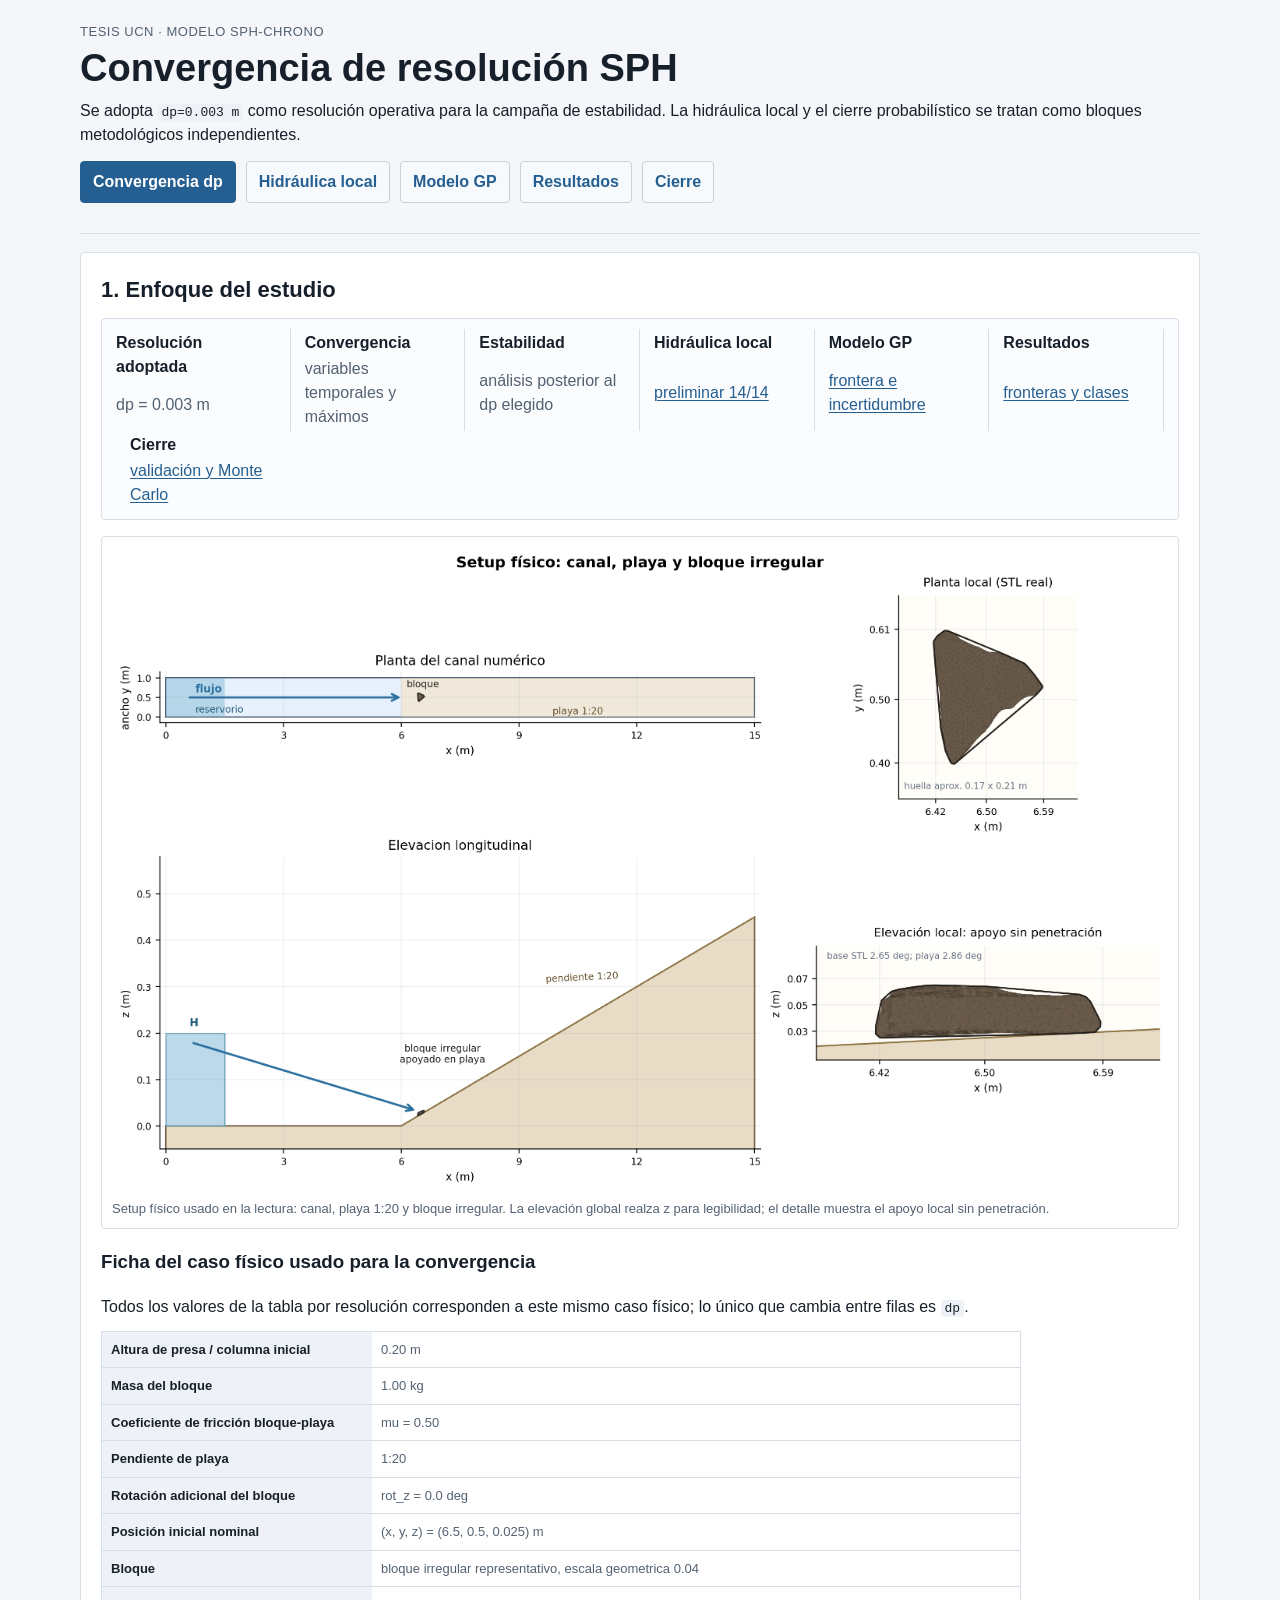
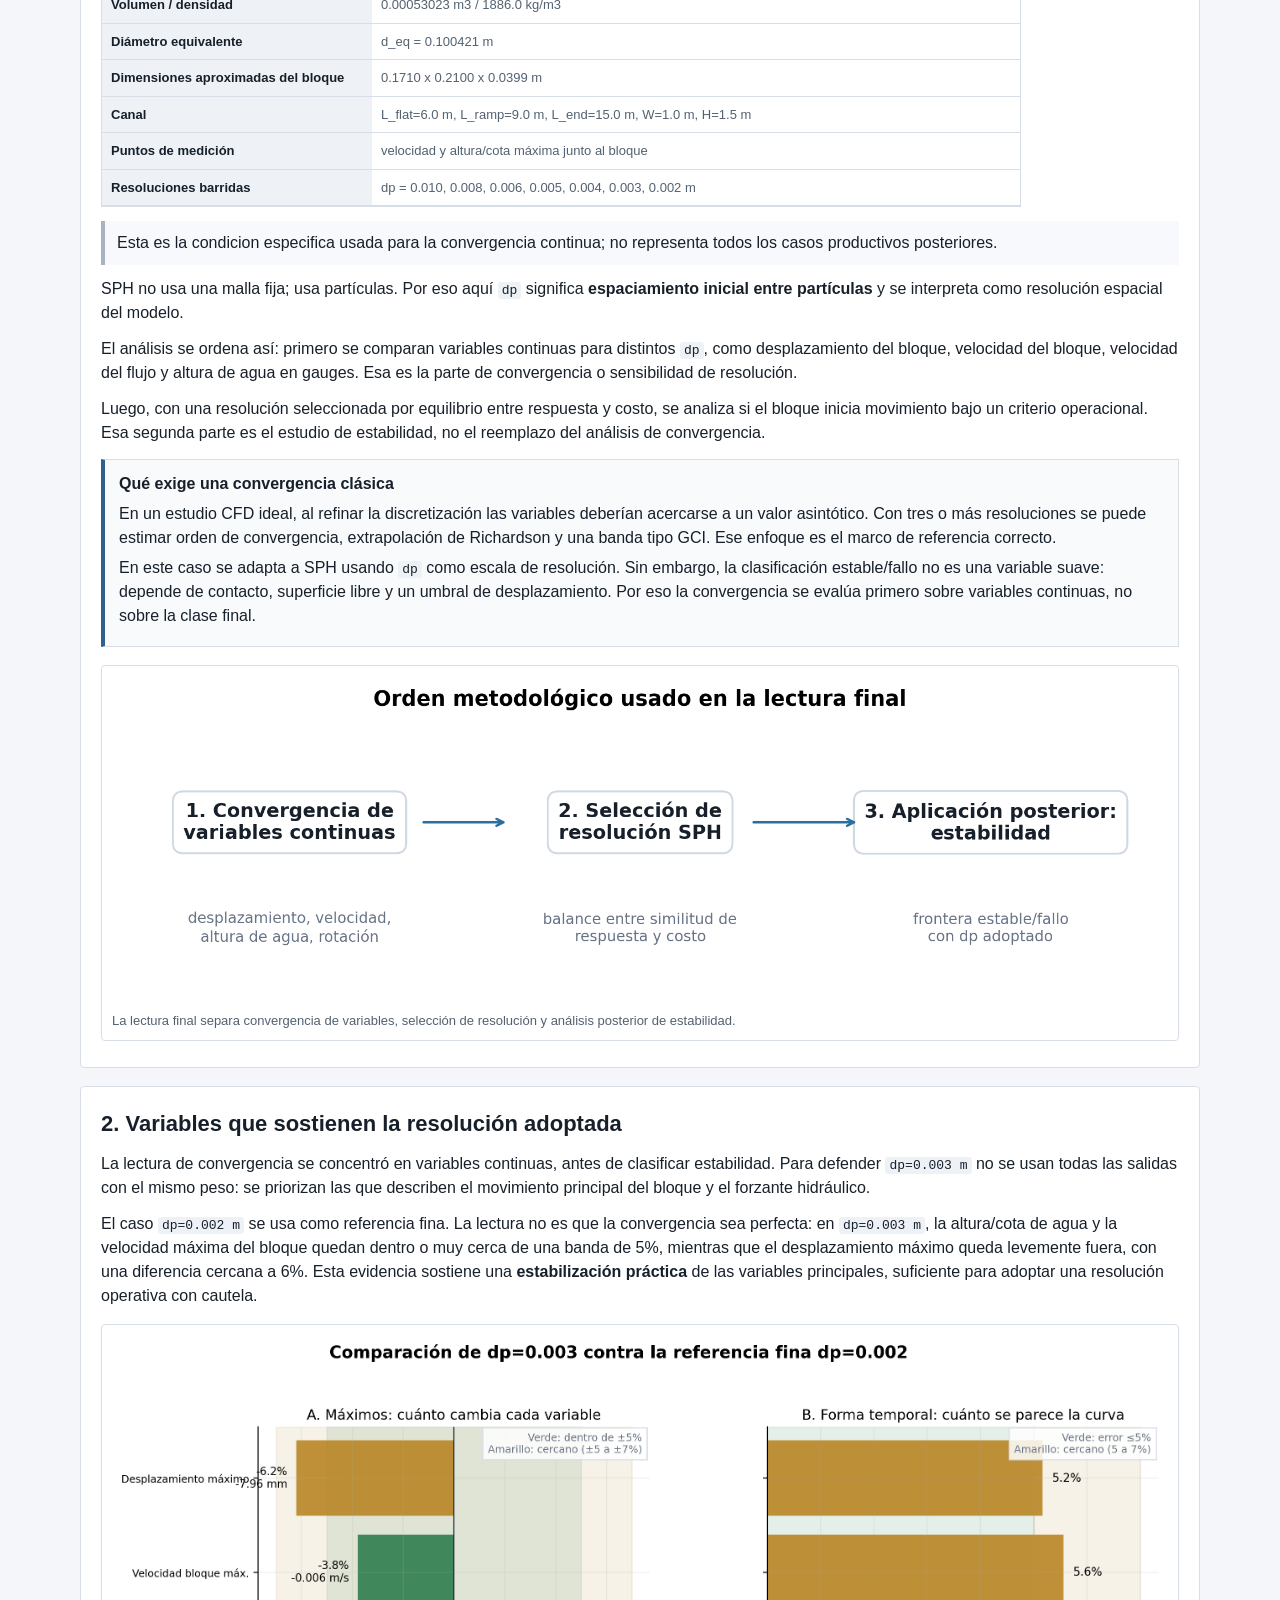
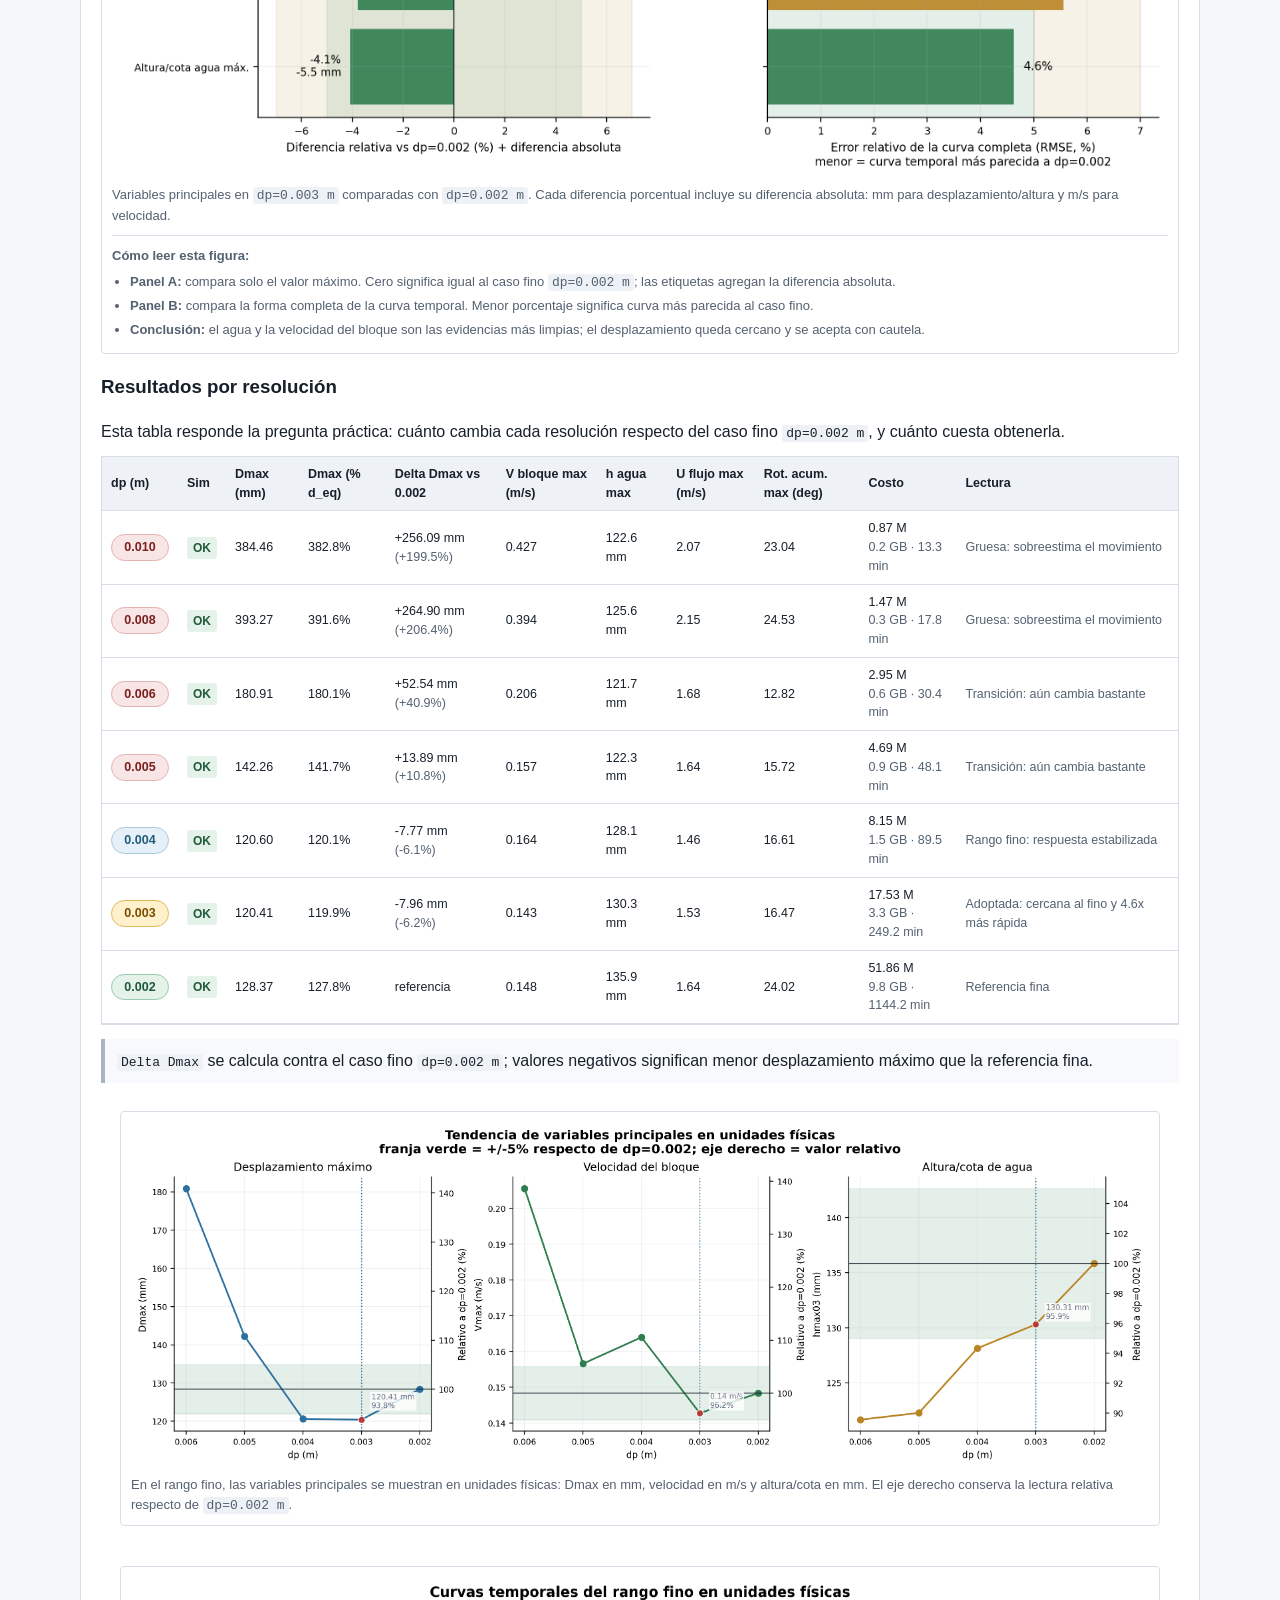
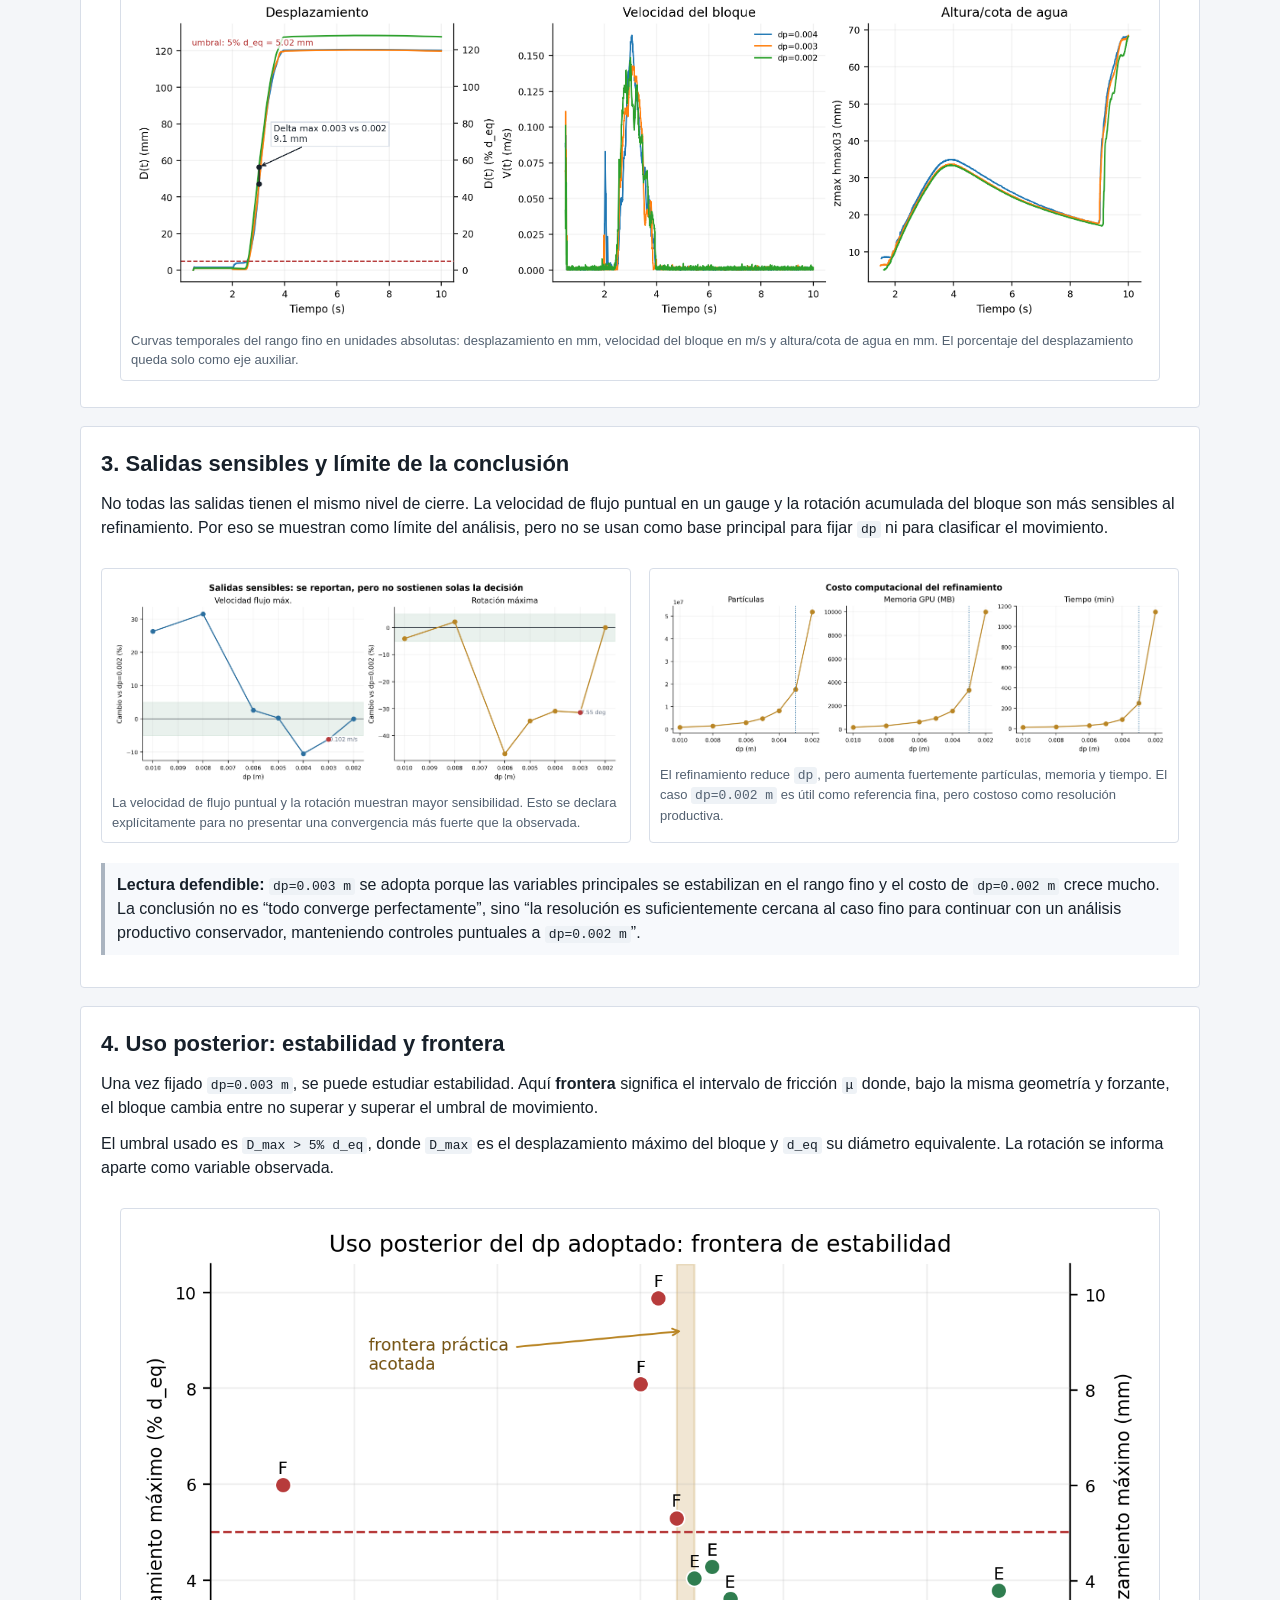
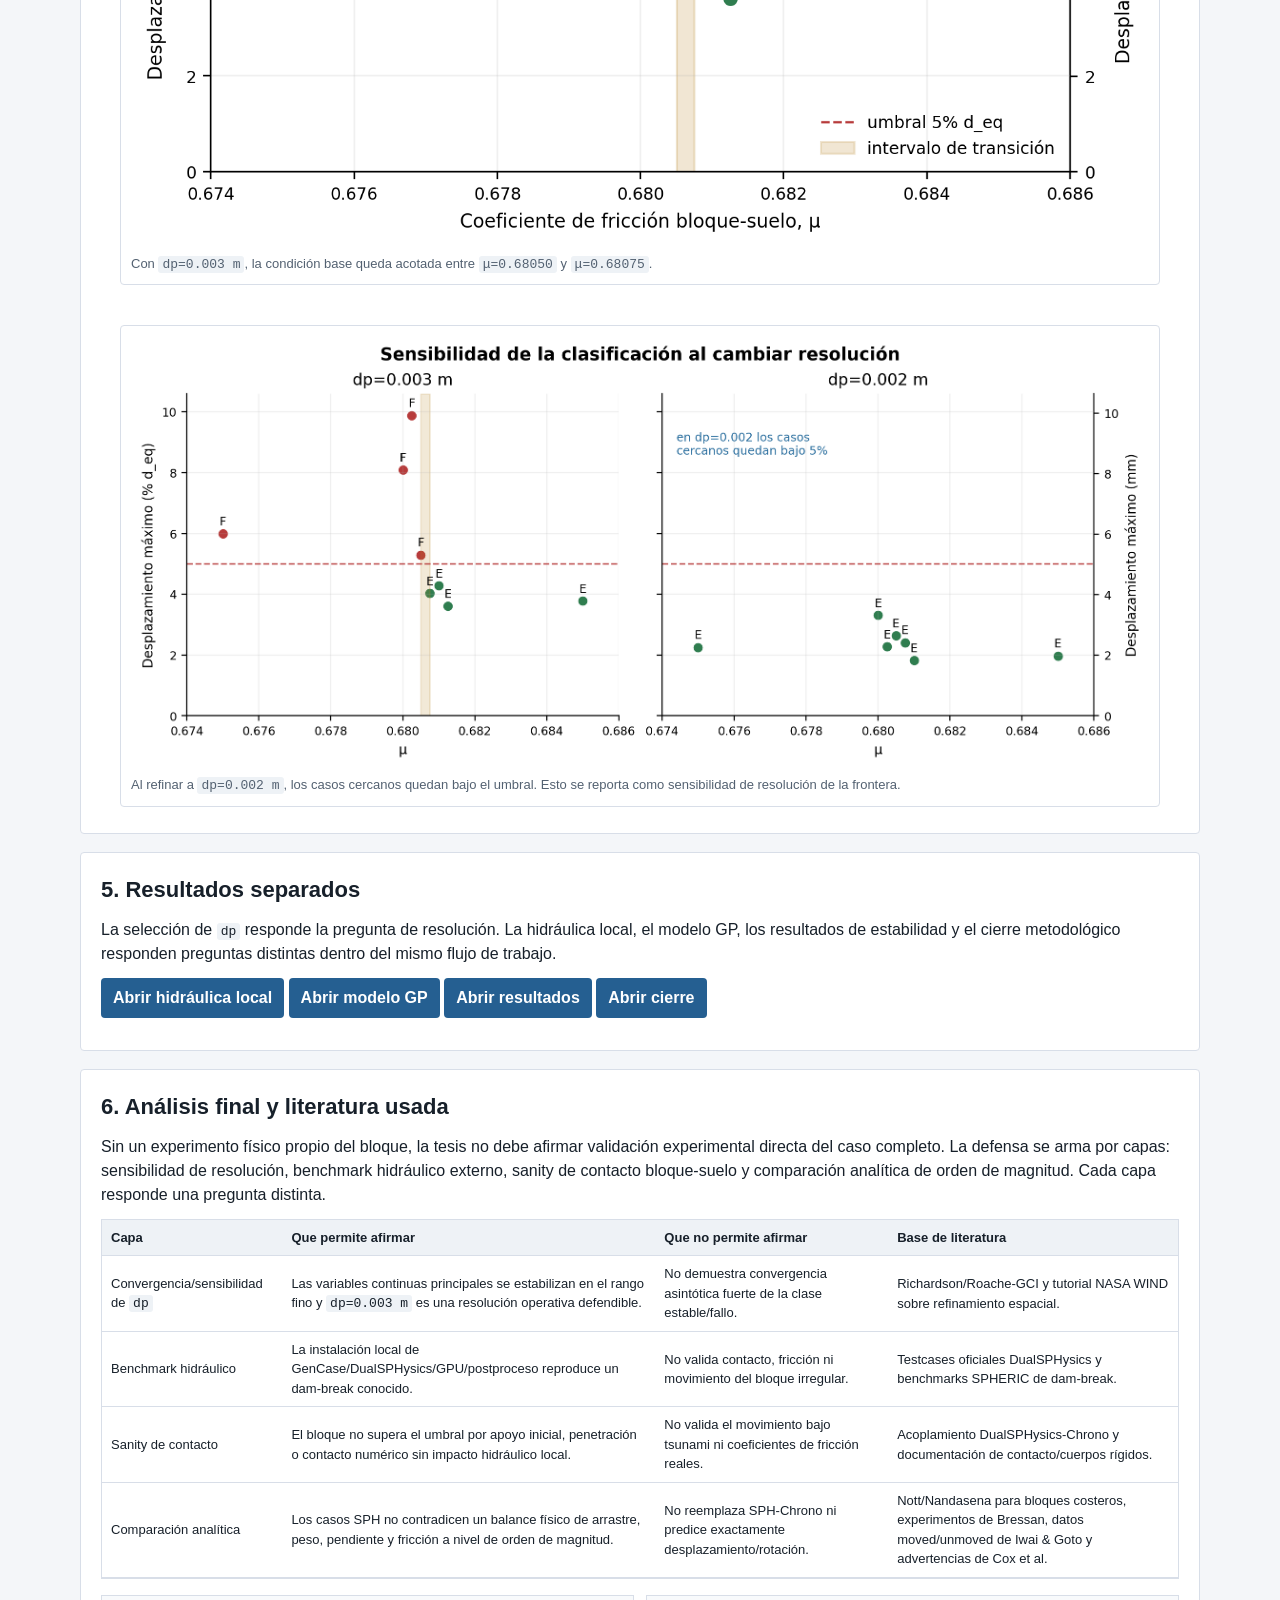
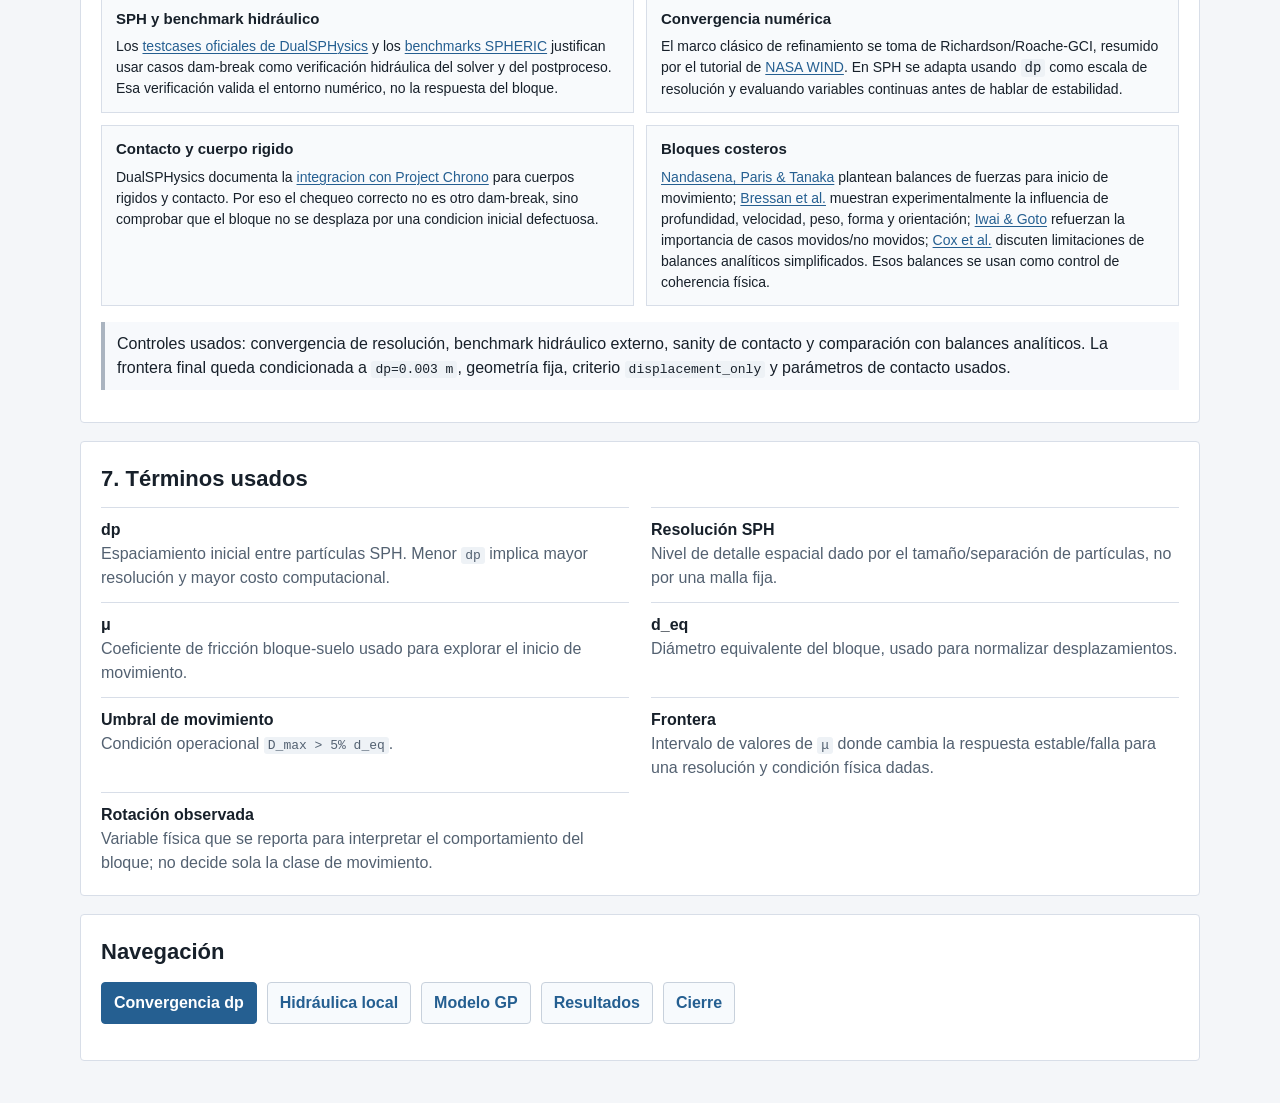
==== index.html @ ed5e88a8 "Add dedicated GP model page" ====
<!doctype html>
<html lang="es">
<head>
  <meta charset="utf-8">
  <meta name="viewport" content="width=device-width, initial-scale=1">
  <title>Convergencia de resolución SPH</title>
  <link rel="stylesheet" href="styles.css">
</head>
<body>
<main class="page">
  <header class="top">
    <div>
      <p class="meta">Tesis UCN · modelo SPH-Chrono</p>
      <h1>Convergencia de resolución SPH</h1>
      <p>Se adopta <code>dp=0.003 m</code> como resolución operativa para la campaña de estabilidad. La hidráulica local y el cierre probabilístico se tratan como bloques metodológicos independientes.</p>
      <nav class="site-nav" aria-label="Navegación entre páginas">
        <a href="./" aria-current="page">Convergencia dp</a>
        <a href="hidraulica-preliminar/">Hidráulica local</a>
        <a href="modelo-gp/">Modelo GP</a>
        <a href="post-convergencia/">Resultados</a>
        <a href="lo-que-viene/">Cierre</a>
      </nav>
    </div>
  </header>

    <section>
      <h2>1. Enfoque del estudio</h2>
      <dl class="key-strip">
        <div><dt>Resolución adoptada</dt><dd>dp = 0.003 m</dd></div>
        <div><dt>Convergencia</dt><dd>variables temporales y máximos</dd></div>
        <div><dt>Estabilidad</dt><dd>análisis posterior al dp elegido</dd></div>
        <div><dt>Hidráulica local</dt><dd><a href="https://kcortes765.github.io/convergencia-dp/hidraulica-preliminar/">preliminar 14/14</a></dd></div>
        <div><dt>Modelo GP</dt><dd><a href="https://kcortes765.github.io/convergencia-dp/modelo-gp/">frontera e incertidumbre</a></dd></div>
        <div><dt>Resultados</dt><dd><a href="https://kcortes765.github.io/convergencia-dp/post-convergencia/">fronteras y clases</a></dd></div>
        <div><dt>Cierre</dt><dd><a href="https://kcortes765.github.io/convergencia-dp/lo-que-viene/">validación y Monte Carlo</a></dd></div>
      </dl>
      <figure>
        <img src="figures/00_setup_planta_elevacion.png" alt="Planta y elevación del setup SPH">
        <figcaption>Setup físico usado en la lectura: canal, playa 1:20 y bloque irregular. La elevación global realza z para legibilidad; el detalle muestra el apoyo local sin penetración.</figcaption>
      </figure>
    <h3>Ficha del caso físico usado para la convergencia</h3>
    <p>Todos los valores de la tabla por resolución corresponden a este mismo caso físico; lo único que cambia entre filas es <code>dp</code>.</p>
    <div class="table-wrap compact-table">
      <table>
        <tbody><tr><th>Altura de presa / columna inicial</th><td>0.20 m</td></tr>
<tr><th>Masa del bloque</th><td>1.00 kg</td></tr>
<tr><th>Coeficiente de fricción bloque-playa</th><td>mu = 0.50</td></tr>
<tr><th>Pendiente de playa</th><td>1:20</td></tr>
<tr><th>Rotación adicional del bloque</th><td>rot_z = 0.0 deg</td></tr>
<tr><th>Posición inicial nominal</th><td>(x, y, z) = (6.5, 0.5, 0.025) m</td></tr>
<tr><th>Bloque</th><td>bloque irregular representativo, escala geometrica 0.04</td></tr>
<tr><th>Volumen / densidad</th><td>0.00053023 m3 / 1886.0 kg/m3</td></tr>
<tr><th>Diámetro equivalente</th><td>d_eq = 0.100421 m</td></tr>
<tr><th>Dimensiones aproximadas del bloque</th><td>0.1710 x 0.2100 x 0.0399 m</td></tr>
<tr><th>Canal</th><td>L_flat=6.0 m, L_ramp=9.0 m, L_end=15.0 m, W=1.0 m, H=1.5 m</td></tr>
<tr><th>Puntos de medición</th><td>velocidad y altura/cota máxima junto al bloque</td></tr>
<tr><th>Resoluciones barridas</th><td>dp = 0.010, 0.008, 0.006, 0.005, 0.004, 0.003, 0.002 m</td></tr></tbody>
      </table>
    </div>
    <p class="note">Esta es la condicion especifica usada para la convergencia continua; no representa todos los casos productivos posteriores.</p>
      <p>SPH no usa una malla fija; usa partículas. Por eso aquí <code>dp</code> significa <strong>espaciamiento inicial entre partículas</strong> y se interpreta como resolución espacial del modelo.</p>
      <p>El análisis se ordena así: primero se comparan variables continuas para distintos <code>dp</code>, como desplazamiento del bloque, velocidad del bloque, velocidad del flujo y altura de agua en gauges. Esa es la parte de convergencia o sensibilidad de resolución.</p>
      <p>Luego, con una resolución seleccionada por equilibrio entre respuesta y costo, se analiza si el bloque inicia movimiento bajo un criterio operacional. Esa segunda parte es el estudio de estabilidad, no el reemplazo del análisis de convergencia.</p>
      <div class="callout">
        <h3>Qué exige una convergencia clásica</h3>
        <p>En un estudio CFD ideal, al refinar la discretización las variables deberían acercarse a un valor asintótico. Con tres o más resoluciones se puede estimar orden de convergencia, extrapolación de Richardson y una banda tipo GCI. Ese enfoque es el marco de referencia correcto.</p>
        <p>En este caso se adapta a SPH usando <code>dp</code> como escala de resolución. Sin embargo, la clasificación estable/fallo no es una variable suave: depende de contacto, superficie libre y un umbral de desplazamiento. Por eso la convergencia se evalúa primero sobre variables continuas, no sobre la clase final.</p>
      </div>
      <figure>
        <img src="figures/00_orden_metodologico.png" alt="Orden metodológico del análisis">
        <figcaption>La lectura final separa convergencia de variables, selección de resolución y análisis posterior de estabilidad.</figcaption>
      </figure>
    </section>

  <section>
    <h2>2. Variables que sostienen la resolución adoptada</h2>
    <p>La lectura de convergencia se concentró en variables continuas, antes de clasificar estabilidad. Para defender <code>dp=0.003 m</code> no se usan todas las salidas con el mismo peso: se priorizan las que describen el movimiento principal del bloque y el forzante hidráulico.</p>
    <p>El caso <code>dp=0.002 m</code> se usa como referencia fina. La lectura no es que la convergencia sea perfecta: en <code>dp=0.003 m</code>, la altura/cota de agua y la velocidad máxima del bloque quedan dentro o muy cerca de una banda de 5%, mientras que el desplazamiento máximo queda levemente fuera, con una diferencia cercana a 6%. Esta evidencia sostiene una <strong>estabilización práctica</strong> de las variables principales, suficiente para adoptar una resolución operativa con cautela.</p>
      <figure>
        <img src="figures/01_variables_defendibles_dp003.png" alt="Variables principales que sostienen dp 0.003">
      <figcaption>Variables principales en <code>dp=0.003 m</code> comparadas con <code>dp=0.002 m</code>. Cada diferencia porcentual incluye su diferencia absoluta: mm para desplazamiento/altura y m/s para velocidad.</figcaption>
      <div class="read-guide">
        <strong>Cómo leer esta figura:</strong>
        <ul>
          <li><strong>Panel A:</strong> compara solo el valor máximo. Cero significa igual al caso fino <code>dp=0.002 m</code>; las etiquetas agregan la diferencia absoluta.</li>
          <li><strong>Panel B:</strong> compara la forma completa de la curva temporal. Menor porcentaje significa curva más parecida al caso fino.</li>
          <li><strong>Conclusión:</strong> el agua y la velocidad del bloque son las evidencias más limpias; el desplazamiento queda cercano y se acepta con cautela.</li>
        </ul>
      </div>
    </figure>
    <h3>Resultados por resolución</h3>
    <p>Esta tabla responde la pregunta práctica: cuánto cambia cada resolución respecto del caso fino <code>dp=0.002 m</code>, y cuánto cuesta obtenerla.</p>
    <div class="table-wrap convergence-table">
      <table>
        <thead>
          <tr>
            <th>dp (m)</th>
            <th>Sim</th>
            <th>Dmax (mm)</th>
            <th>Dmax (% d_eq)</th>
            <th>Delta Dmax vs 0.002</th>
            <th>V bloque max (m/s)</th>
            <th>h agua max</th>
            <th>U flujo max (m/s)</th>
            <th>Rot. acum. max (deg)</th>
            <th>Costo</th>
            <th>Lectura</th>
          </tr>
        </thead>
        <tbody><tr><td><span class='dp-chip coarse'>0.010</span></td><td><span class='pill stable'>OK</span></td><td>384.46</td><td>382.8%</td><td>+256.09 mm<br><span class='muted'>(+199.5%)</span></td><td>0.427</td><td>122.6 mm</td><td>2.07</td><td>23.04</td><td>0.87 M<br><span class='muted'>0.2 GB · 13.3 min</span></td><td>Gruesa: sobreestima el movimiento</td></tr>
<tr><td><span class='dp-chip coarse'>0.008</span></td><td><span class='pill stable'>OK</span></td><td>393.27</td><td>391.6%</td><td>+264.90 mm<br><span class='muted'>(+206.4%)</span></td><td>0.394</td><td>125.6 mm</td><td>2.15</td><td>24.53</td><td>1.47 M<br><span class='muted'>0.3 GB · 17.8 min</span></td><td>Gruesa: sobreestima el movimiento</td></tr>
<tr><td><span class='dp-chip coarse'>0.006</span></td><td><span class='pill stable'>OK</span></td><td>180.91</td><td>180.1%</td><td>+52.54 mm<br><span class='muted'>(+40.9%)</span></td><td>0.206</td><td>121.7 mm</td><td>1.68</td><td>12.82</td><td>2.95 M<br><span class='muted'>0.6 GB · 30.4 min</span></td><td>Transición: aún cambia bastante</td></tr>
<tr><td><span class='dp-chip coarse'>0.005</span></td><td><span class='pill stable'>OK</span></td><td>142.26</td><td>141.7%</td><td>+13.89 mm<br><span class='muted'>(+10.8%)</span></td><td>0.157</td><td>122.3 mm</td><td>1.64</td><td>15.72</td><td>4.69 M<br><span class='muted'>0.9 GB · 48.1 min</span></td><td>Transición: aún cambia bastante</td></tr>
<tr><td><span class='dp-chip fine'>0.004</span></td><td><span class='pill stable'>OK</span></td><td>120.60</td><td>120.1%</td><td>-7.77 mm<br><span class='muted'>(-6.1%)</span></td><td>0.164</td><td>128.1 mm</td><td>1.46</td><td>16.61</td><td>8.15 M<br><span class='muted'>1.5 GB · 89.5 min</span></td><td>Rango fino: respuesta estabilizada</td></tr>
<tr><td><span class='dp-chip adopted'>0.003</span></td><td><span class='pill stable'>OK</span></td><td>120.41</td><td>119.9%</td><td>-7.96 mm<br><span class='muted'>(-6.2%)</span></td><td>0.143</td><td>130.3 mm</td><td>1.53</td><td>16.47</td><td>17.53 M<br><span class='muted'>3.3 GB · 249.2 min</span></td><td>Adoptada: cercana al fino y 4.6x más rápida</td></tr>
<tr><td><span class='dp-chip reference'>0.002</span></td><td><span class='pill stable'>OK</span></td><td>128.37</td><td>127.8%</td><td>referencia</td><td>0.148</td><td>135.9 mm</td><td>1.64</td><td>24.02</td><td>51.86 M<br><span class='muted'>9.8 GB · 1144.2 min</span></td><td>Referencia fina</td></tr></tbody>
      </table>
    </div>
    <p class="note"><code>Delta Dmax</code> se calcula contra el caso fino <code>dp=0.002 m</code>; valores negativos significan menor desplazamiento máximo que la referencia fina.</p>
    <div class="figure-stack">
      <figure>
        <img src="figures/02_tendencia_variables_principales.png" alt="Tendencia de variables principales hacia el caso fino">
        <figcaption>En el rango fino, las variables principales se muestran en unidades físicas: Dmax en mm, velocidad en m/s y altura/cota en mm. El eje derecho conserva la lectura relativa respecto de <code>dp=0.002 m</code>.</figcaption>
      </figure>
      <figure>
        <img src="figures/03_curvas_temporales_finas.png" alt="Curvas temporales de desplazamiento, velocidad del bloque y altura de agua">
        <figcaption>Curvas temporales del rango fino en unidades absolutas: desplazamiento en mm, velocidad del bloque en m/s y altura/cota de agua en mm. El porcentaje del desplazamiento queda solo como eje auxiliar.</figcaption>
      </figure>
    </div>
  </section>

  <section>
    <h2>3. Salidas sensibles y límite de la conclusión</h2>
    <p>No todas las salidas tienen el mismo nivel de cierre. La velocidad de flujo puntual en un gauge y la rotación acumulada del bloque son más sensibles al refinamiento. Por eso se muestran como límite del análisis, pero no se usan como base principal para fijar <code>dp</code> ni para clasificar el movimiento.</p>
    <div class="grid">
      <figure>
        <img src="figures/04_salidas_sensibles.png" alt="Salidas sensibles al refinamiento de dp">
        <figcaption>La velocidad de flujo puntual y la rotación muestran mayor sensibilidad. Esto se declara explícitamente para no presentar una convergencia más fuerte que la observada.</figcaption>
      </figure>
      <figure>
        <img src="figures/05_costo_vs_dp.png" alt="Costo computacional contra dp">
        <figcaption>El refinamiento reduce <code>dp</code>, pero aumenta fuertemente partículas, memoria y tiempo. El caso <code>dp=0.002 m</code> es útil como referencia fina, pero costoso como resolución productiva.</figcaption>
      </figure>
    </div>
    <p class="note"><strong>Lectura defendible:</strong> <code>dp=0.003 m</code> se adopta porque las variables principales se estabilizan en el rango fino y el costo de <code>dp=0.002 m</code> crece mucho. La conclusión no es “todo converge perfectamente”, sino “la resolución es suficientemente cercana al caso fino para continuar con un análisis productivo conservador, manteniendo controles puntuales a <code>dp=0.002 m</code>”.</p>
  </section>

  <section>
    <h2>4. Uso posterior: estabilidad y frontera</h2>
    <p>Una vez fijado <code>dp=0.003 m</code>, se puede estudiar estabilidad. Aquí <strong>frontera</strong> significa el intervalo de fricción <code>μ</code> donde, bajo la misma geometría y forzante, el bloque cambia entre no superar y superar el umbral de movimiento.</p>
    <p>El umbral usado es <code>D_max &gt; 5% d_eq</code>, donde <code>D_max</code> es el desplazamiento máximo del bloque y <code>d_eq</code> su diámetro equivalente. La rotación se informa aparte como variable observada.</p>
    <div class="figure-stack">
      <figure>
        <img src="figures/06_frontera_posterior_dp003.png" alt="Frontera posterior con dp 0.003">
        <figcaption>Con <code>dp=0.003 m</code>, la condición base queda acotada entre <code>μ=0.68050</code> y <code>μ=0.68075</code>.</figcaption>
      </figure>
      <figure>
        <img src="figures/07_sensibilidad_frontera_dp.png" alt="Sensibilidad de la frontera al cambiar dp">
        <figcaption>Al refinar a <code>dp=0.002 m</code>, los casos cercanos quedan bajo el umbral. Esto se reporta como sensibilidad de resolución de la frontera.</figcaption>
      </figure>
    </div>
  </section>

  <section>
    <h2>5. Resultados separados</h2>
    <p>La selección de <code>dp</code> responde la pregunta de resolución. La hidráulica local, el modelo GP, los resultados de estabilidad y el cierre metodológico responden preguntas distintas dentro del mismo flujo de trabajo.</p>
    <p><a class="button-link" href="https://kcortes765.github.io/convergencia-dp/hidraulica-preliminar/">Abrir hidráulica local</a> <a class="button-link" href="https://kcortes765.github.io/convergencia-dp/modelo-gp/">Abrir modelo GP</a> <a class="button-link" href="https://kcortes765.github.io/convergencia-dp/post-convergencia/">Abrir resultados</a> <a class="button-link" href="https://kcortes765.github.io/convergencia-dp/lo-que-viene/">Abrir cierre</a></p>
  </section>

  <section>
    <h2>6. Análisis final y literatura usada</h2>
    <p>Sin un experimento físico propio del bloque, la tesis no debe afirmar validación experimental directa del caso completo. La defensa se arma por capas: sensibilidad de resolución, benchmark hidráulico externo, sanity de contacto bloque-suelo y comparación analítica de orden de magnitud. Cada capa responde una pregunta distinta.</p>
    <div class="table-wrap">
      <table>
        <thead><tr><th>Capa</th><th>Que permite afirmar</th><th>Que no permite afirmar</th><th>Base de literatura</th></tr></thead>
        <tbody>
          <tr><td>Convergencia/sensibilidad de <code>dp</code></td><td>Las variables continuas principales se estabilizan en el rango fino y <code>dp=0.003 m</code> es una resolución operativa defendible.</td><td>No demuestra convergencia asintótica fuerte de la clase estable/fallo.</td><td>Richardson/Roache-GCI y tutorial NASA WIND sobre refinamiento espacial.</td></tr>
          <tr><td>Benchmark hidráulico</td><td>La instalación local de GenCase/DualSPHysics/GPU/postproceso reproduce un dam-break conocido.</td><td>No valida contacto, fricción ni movimiento del bloque irregular.</td><td>Testcases oficiales DualSPHysics y benchmarks SPHERIC de dam-break.</td></tr>
          <tr><td>Sanity de contacto</td><td>El bloque no supera el umbral por apoyo inicial, penetración o contacto numérico sin impacto hidráulico local.</td><td>No valida el movimiento bajo tsunami ni coeficientes de fricción reales.</td><td>Acoplamiento DualSPHysics-Chrono y documentación de contacto/cuerpos rígidos.</td></tr>
          <tr><td>Comparación analítica</td><td>Los casos SPH no contradicen un balance físico de arrastre, peso, pendiente y fricción a nivel de orden de magnitud.</td><td>No reemplaza SPH-Chrono ni predice exactamente desplazamiento/rotación.</td><td>Nott/Nandasena para bloques costeros, experimentos de Bressan, datos moved/unmoved de Iwai & Goto y advertencias de Cox et al.</td></tr>
        </tbody>
      </table>
    </div>
    <div class="source-grid">
      <article>
        <h3>SPH y benchmark hidráulico</h3>
        <p>Los <a href="https://github.com/DualSPHysics/DualSPHysics/wiki/7.-Testcases">testcases oficiales de DualSPHysics</a> y los <a href="https://www.spheric-sph.org/validation-tests">benchmarks SPHERIC</a> justifican usar casos dam-break como verificación hidráulica del solver y del postproceso. Esa verificación valida el entorno numérico, no la respuesta del bloque.</p>
      </article>
      <article>
        <h3>Convergencia numérica</h3>
        <p>El marco clásico de refinamiento se toma de Richardson/Roache-GCI, resumido por el tutorial de <a href="https://www.grc.nasa.gov/www/wind/valid/tutorial/spatconv.html?force_isolation=true">NASA WIND</a>. En SPH se adapta usando <code>dp</code> como escala de resolución y evaluando variables continuas antes de hablar de estabilidad.</p>
      </article>
      <article>
        <h3>Contacto y cuerpo rigido</h3>
        <p>DualSPHysics documenta la <a href="https://github.com/DualSPHysics/DualSPHysics/wiki/3.-SPH-formulation">integracion con Project Chrono</a> para cuerpos rigidos y contacto. Por eso el chequeo correcto no es otro dam-break, sino comprobar que el bloque no se desplaza por una condicion inicial defectuosa.</p>
      </article>
      <article>
        <h3>Bloques costeros</h3>
        <p><a href="https://research.uaeu.ac.ae/en/publications/reassessment-of-hydrodynamic-equations-minimum-flow-velocity-to-i/">Nandasena, Paris & Tanaka</a> plantean balances de fuerzas para inicio de movimiento; <a href="https://pearl.plymouth.ac.uk/secam-research/1746">Bressan et al.</a> muestran experimentalmente la influencia de profundidad, velocidad, peso, forma y orientación; <a href="https://www.nature.com/articles/s41598-021-92917-2">Iwai & Goto</a> refuerzan la importancia de casos movidos/no movidos; <a href="https://www.frontiersin.org/articles/10.3389/fmars.2020.00004/full">Cox et al.</a> discuten limitaciones de balances analíticos simplificados. Esos balances se usan como control de coherencia física.</p>
      </article>
    </div>
    <p class="note">Controles usados: convergencia de resolución, benchmark hidráulico externo, sanity de contacto y comparación con balances analíticos. La frontera final queda condicionada a <code>dp=0.003 m</code>, geometría fija, criterio <code>displacement_only</code> y parámetros de contacto usados.</p>
  </section>

  <section>
    <h2>7. Términos usados</h2>
    <dl class="terms">
      <div><dt>dp</dt><dd>Espaciamiento inicial entre partículas SPH. Menor <code>dp</code> implica mayor resolución y mayor costo computacional.</dd></div>
      <div><dt>Resolución SPH</dt><dd>Nivel de detalle espacial dado por el tamaño/separación de partículas, no por una malla fija.</dd></div>
      <div><dt>μ</dt><dd>Coeficiente de fricción bloque-suelo usado para explorar el inicio de movimiento.</dd></div>
      <div><dt>d_eq</dt><dd>Diámetro equivalente del bloque, usado para normalizar desplazamientos.</dd></div>
      <div><dt>Umbral de movimiento</dt><dd>Condición operacional <code>D_max &gt; 5% d_eq</code>.</dd></div>
      <div><dt>Frontera</dt><dd>Intervalo de valores de <code>μ</code> donde cambia la respuesta estable/falla para una resolución y condición física dadas.</dd></div>
      <div><dt>Rotación observada</dt><dd>Variable física que se reporta para interpretar el comportamiento del bloque; no decide sola la clase de movimiento.</dd></div>
    </dl>
  </section>
  <section class="footer-nav">
    <h2>Navegación</h2>
    <nav class="site-nav" aria-label="Navegación entre páginas">
      <a href="./" aria-current="page">Convergencia dp</a>
      <a href="hidraulica-preliminar/">Hidráulica local</a>
      <a href="modelo-gp/">Modelo GP</a>
      <a href="post-convergencia/">Resultados</a>
      <a href="lo-que-viene/">Cierre</a>
    </nav>
  </section>
</main>

<div id="lightbox" class="lightbox" aria-hidden="true">
  <button class="lightbox-close" type="button" aria-label="Cerrar">×</button>
  <img alt="" src="[data-uri]">
  <p></p>
</div>
<script>
  const lightbox = document.getElementById('lightbox');
  const lightboxImg = lightbox.querySelector('img');
  const lightboxCaption = lightbox.querySelector('p');
  const closeLightbox = () => {
    lightbox.classList.remove('open');
    lightbox.setAttribute('aria-hidden', 'true');
    lightboxImg.src = '[data-uri]';
  };
  document.querySelectorAll('figure img').forEach((img) => {
    img.setAttribute('tabindex', '0');
    img.setAttribute('role', 'button');
    img.setAttribute('title', 'Clic para ampliar');
    const open = () => {
      lightboxImg.src = img.src;
      lightboxImg.alt = img.alt || '';
      const caption = img.closest('figure')?.querySelector('figcaption')?.textContent || '';
      lightboxCaption.textContent = caption;
      lightbox.classList.add('open');
      lightbox.setAttribute('aria-hidden', 'false');
    };
    img.addEventListener('click', open);
    img.addEventListener('keydown', (event) => {
      if (event.key === 'Enter' || event.key === ' ') {
        event.preventDefault();
        open();
      }
    });
  });
  lightbox.addEventListener('click', (event) => {
    if (event.target === lightbox || event.target.classList.contains('lightbox-close')) closeLightbox();
  });
  document.addEventListener('keydown', (event) => {
    if (event.key === 'Escape') closeLightbox();
  });
</script>

</body>
</html>
---- styles.css ----
:root {
  --ink: #17202a;
  --muted: #536171;
  --line: #d8dee8;
  --bg: #f4f6f9;
  --paper: #ffffff;
  --red: #b73b3b;
  --green: #2f7d4f;
}
* { box-sizing: border-box; }
body {
  margin: 0;
  font-family: Arial, Helvetica, sans-serif;
  color: var(--ink);
  background: var(--bg);
  line-height: 1.5;
}
.page {
  width: min(1120px, calc(100% - 32px));
  margin: 0 auto;
  padding: 22px 0 48px;
}
.top {
  display: block;
  border-bottom: 1px solid var(--line);
  padding-bottom: 14px;
  margin-bottom: 12px;
}
.meta {
  margin: 0 0 6px;
  color: var(--muted);
  font-size: 13px;
  text-transform: uppercase;
  letter-spacing: .04em;
}
h1 {
  margin: 0 0 10px;
  font-size: clamp(28px, 3.4vw, 38px);
  line-height: 1.08;
  max-width: 780px;
}
h2 {
  font-size: 22px;
  margin: 0 0 12px;
}
p { margin: 0 0 12px; }
.site-nav {
  display: flex;
  flex-wrap: wrap;
  gap: 10px;
  margin: 14px 0 16px;
}
.site-nav a {
  display: inline-block;
  border: 1px solid #c8d1dc;
  background: #f7fafd;
  color: #255f91;
  border-radius: 4px;
  padding: 8px 12px;
  text-decoration: none;
  font-weight: 700;
}
.site-nav a[aria-current="page"] {
  background: #255f91;
  color: white;
  border-color: #255f91;
}
.footer-nav {
  margin-bottom: 0;
}
section {
  background: var(--paper);
  border: 1px solid var(--line);
  border-radius: 4px;
  padding: 20px;
  margin: 18px 0;
}
.key-strip {
  background: #fbfcfe;
  border: 1px solid var(--line);
  padding: 10px 14px;
  border-radius: 4px;
  margin: 0 0 16px;
}
.key-strip {
  display: grid;
  grid-template-columns: repeat(6, minmax(0, 1fr));
  gap: 0;
}
.key-strip div {
  display: grid;
  gap: 2px;
  border-bottom: 0;
  border-right: 1px solid var(--line);
  padding: 2px 14px;
}
.key-strip div:first-child { padding-left: 0; }
.key-strip div:last-child { border-right: 0; padding-right: 0; }
dt { font-weight: 700; color: var(--ink); }
dd { margin: 0; color: var(--muted); }
.grid {
  display: grid;
  grid-template-columns: 1fr 1fr;
  gap: 18px;
}
.figure-stack {
  display: grid;
  grid-template-columns: minmax(0, 1fr);
  gap: 18px;
  justify-items: center;
}
.figure-stack figure {
  width: min(1040px, 100%);
}
figure {
  margin: 16px 0 6px;
  border: 1px solid var(--line);
  background: white;
  padding: 10px;
  border-radius: 4px;
}
figure img {
  display: block;
  width: 100%;
  height: auto;
  cursor: zoom-in;
}
figcaption {
  color: var(--muted);
  font-size: 13px;
  margin-top: 8px;
}
.note {
  border-left: 4px solid #aab4c0;
  background: #f7f9fc;
  padding: 10px 12px;
  margin-top: 14px;
}
.callout {
  background: #f8fafc;
  border: 1px solid var(--line);
  border-left: 4px solid #315f8f;
  padding: 12px 14px;
  margin: 14px 0 18px;
}
.callout h3 {
  margin: 0 0 6px;
  font-size: 16px;
}
.callout p {
  margin: 6px 0;
}
.read-guide {
  margin-top: 10px;
  border-top: 1px solid var(--line);
  padding-top: 10px;
  font-size: 13px;
  color: var(--muted);
}
.read-guide ul {
  margin: 6px 0 0 18px;
  padding: 0;
}
.read-guide li { margin: 4px 0; }
.table-wrap { overflow-x: auto; border: 1px solid var(--line); }
.compact-table { max-width: 920px; }
table {
  width: 100%;
  border-collapse: collapse;
  font-size: 13px;
}
th, td {
  border-bottom: 1px solid var(--line);
  padding: 8px 9px;
  text-align: left;
}
th { background: #eef2f6; }
.compact-table th { width: 270px; white-space: nowrap; }
.compact-table td { color: var(--muted); }
.convergence-table table { font-size: 12.5px; }
.convergence-table td:nth-child(3),
.convergence-table td:nth-child(4),
.convergence-table td:nth-child(5),
.convergence-table td:nth-child(6),
.convergence-table td:nth-child(7),
.convergence-table td:nth-child(8),
.convergence-table td:nth-child(9) {
  font-variant-numeric: tabular-nums;
}
.convergence-table td:last-child {
  min-width: 170px;
  color: var(--muted);
}
.muted { color: var(--muted); }
.pill {
  display: inline-block;
  border-radius: 3px;
  padding: 2px 6px;
  font-weight: 700;
  font-size: 12px;
}
.pill.fail { color: #7c1f1f; background: #f8e6e6; }
.pill.stable { color: #1f5a39; background: #e5f2ea; }
.dp-chip {
  display: inline-block;
  min-width: 58px;
  border-radius: 999px;
  padding: 3px 7px;
  text-align: center;
  font-weight: 800;
  font-variant-numeric: tabular-nums;
}
.dp-chip.adopted { color: #7a4d00; background: #fff1cc; border: 1px solid #e0b85c; }
.dp-chip.reference { color: #1f5a39; background: #e5f2ea; border: 1px solid #9cccaf; }
.dp-chip.fine { color: #245d7a; background: #e5f0f8; border: 1px solid #aac8da; }
.dp-chip.coarse { color: #7c1f1f; background: #f8e6e6; border: 1px solid #e3b2b2; }
.source-grid {
  display: grid;
  grid-template-columns: repeat(2, minmax(0, 1fr));
  gap: 12px;
  margin: 16px 0;
}
.source-grid article {
  border: 1px solid var(--line);
  background: #f8fafc;
  padding: 12px 14px;
}
.source-grid h3 {
  margin: 0 0 6px;
  font-size: 15px;
}
.source-grid p {
  margin: 0;
  font-size: 14px;
}
a {
  color: #255f91;
  text-decoration-thickness: 1px;
  text-underline-offset: 2px;
}
.button-link {
  display: inline-block;
  background: #255f91;
  color: white;
  text-decoration: none;
  padding: 8px 12px;
  border-radius: 4px;
  font-weight: 700;
}
.terms {
  display: grid;
  grid-template-columns: repeat(2, minmax(0, 1fr));
  gap: 12px 22px;
  margin: 0;
}
.terms div {
  border-top: 1px solid var(--line);
  padding-top: 10px;
}
code {
  background: #eef2f6;
  padding: 1px 4px;
  border-radius: 3px;
}
.lightbox {
  position: fixed;
  inset: 0;
  display: none;
  align-items: center;
  justify-content: center;
  background: rgba(8, 12, 18, .88);
  z-index: 1000;
  padding: 24px;
}
.lightbox.open { display: flex; flex-direction: column; }
.lightbox img {
  max-width: min(96vw, 1500px);
  max-height: 86vh;
  background: white;
  border-radius: 4px;
  object-fit: contain;
}
.lightbox p {
  color: white;
  max-width: min(96vw, 1100px);
  margin: 12px 0 0;
  font-size: 14px;
}
.lightbox-close {
  position: fixed;
  top: 12px;
  right: 18px;
  width: 42px;
  height: 42px;
  border: 1px solid rgba(255,255,255,.45);
  background: rgba(255,255,255,.12);
  color: white;
  border-radius: 4px;
  font-size: 30px;
  line-height: 1;
  cursor: pointer;
}
@media (max-width: 860px) {
  .grid, .source-grid, .terms, .key-strip { grid-template-columns: 1fr; }
  .key-strip div {
    border-right: 0;
    border-bottom: 1px solid var(--line);
    padding: 8px 0;
  }
  .key-strip div:last-child { border-bottom: 0; }
  section { padding: 16px; }
}
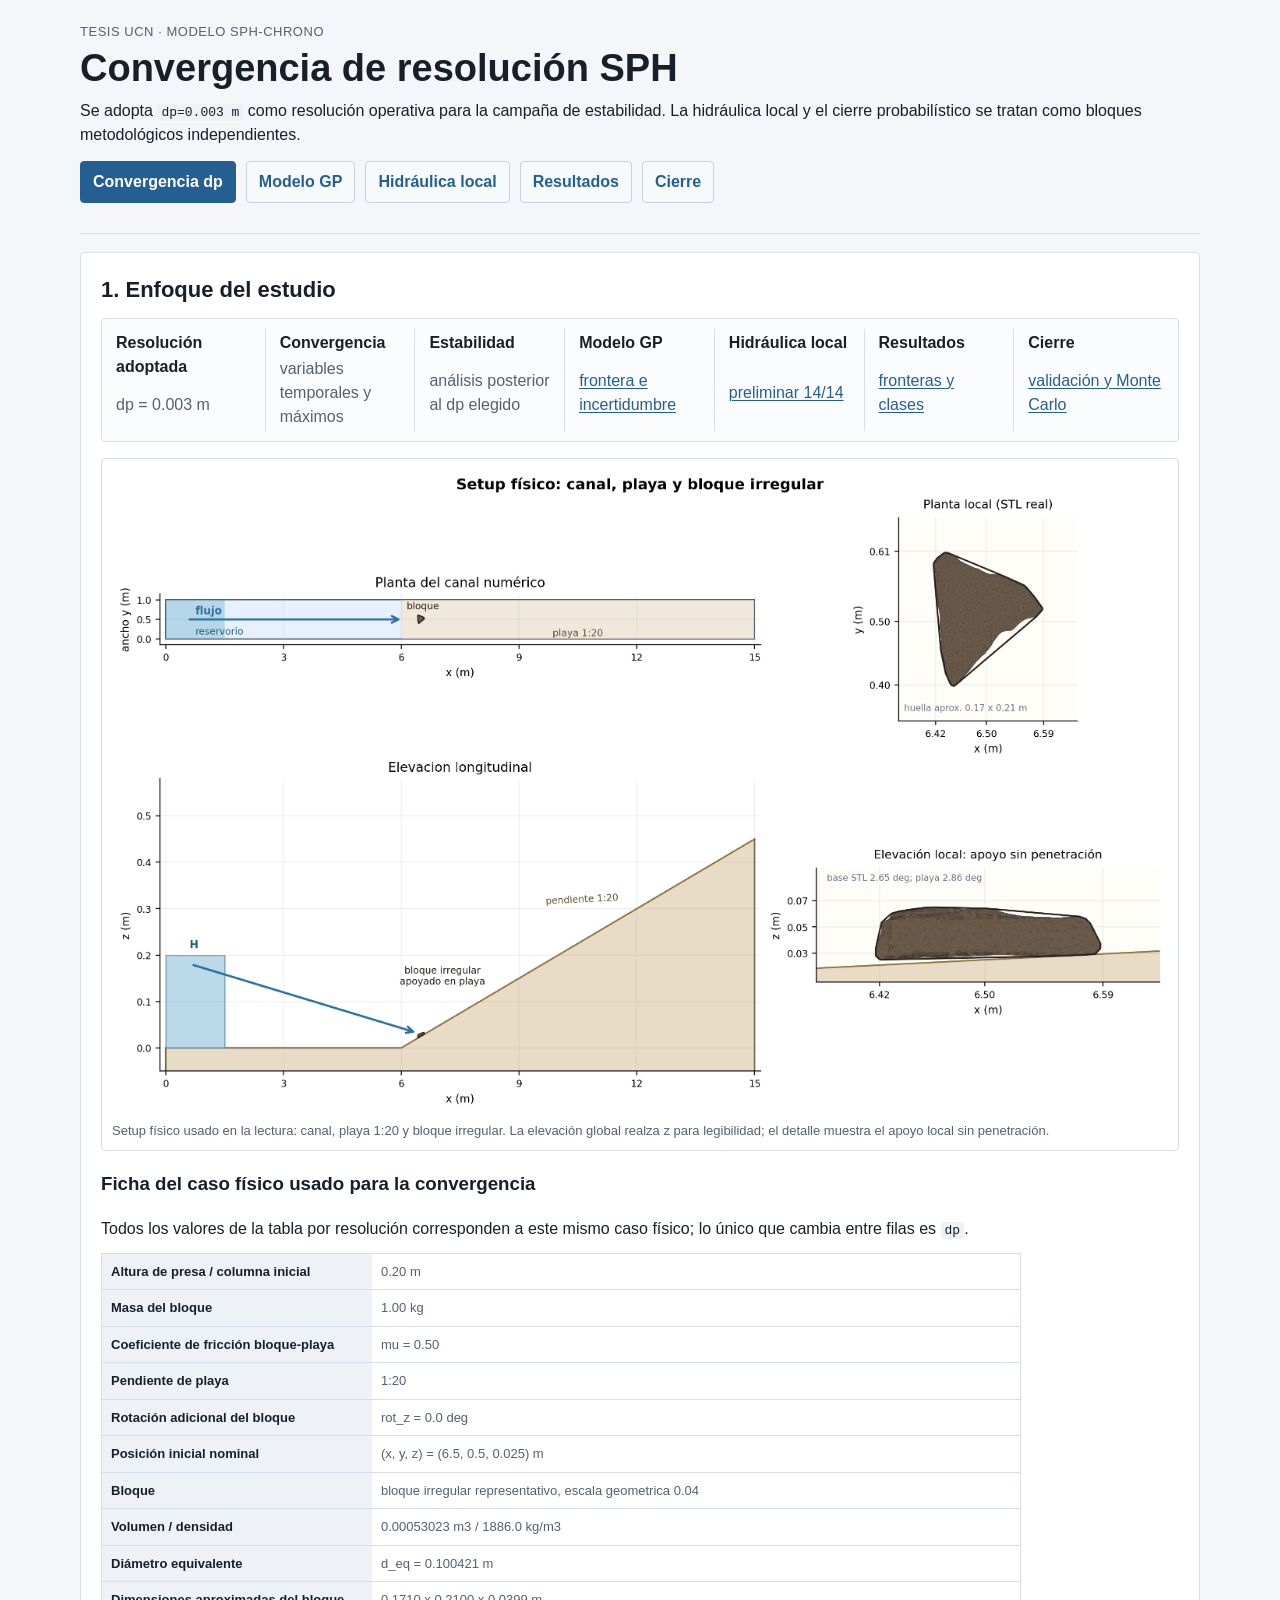
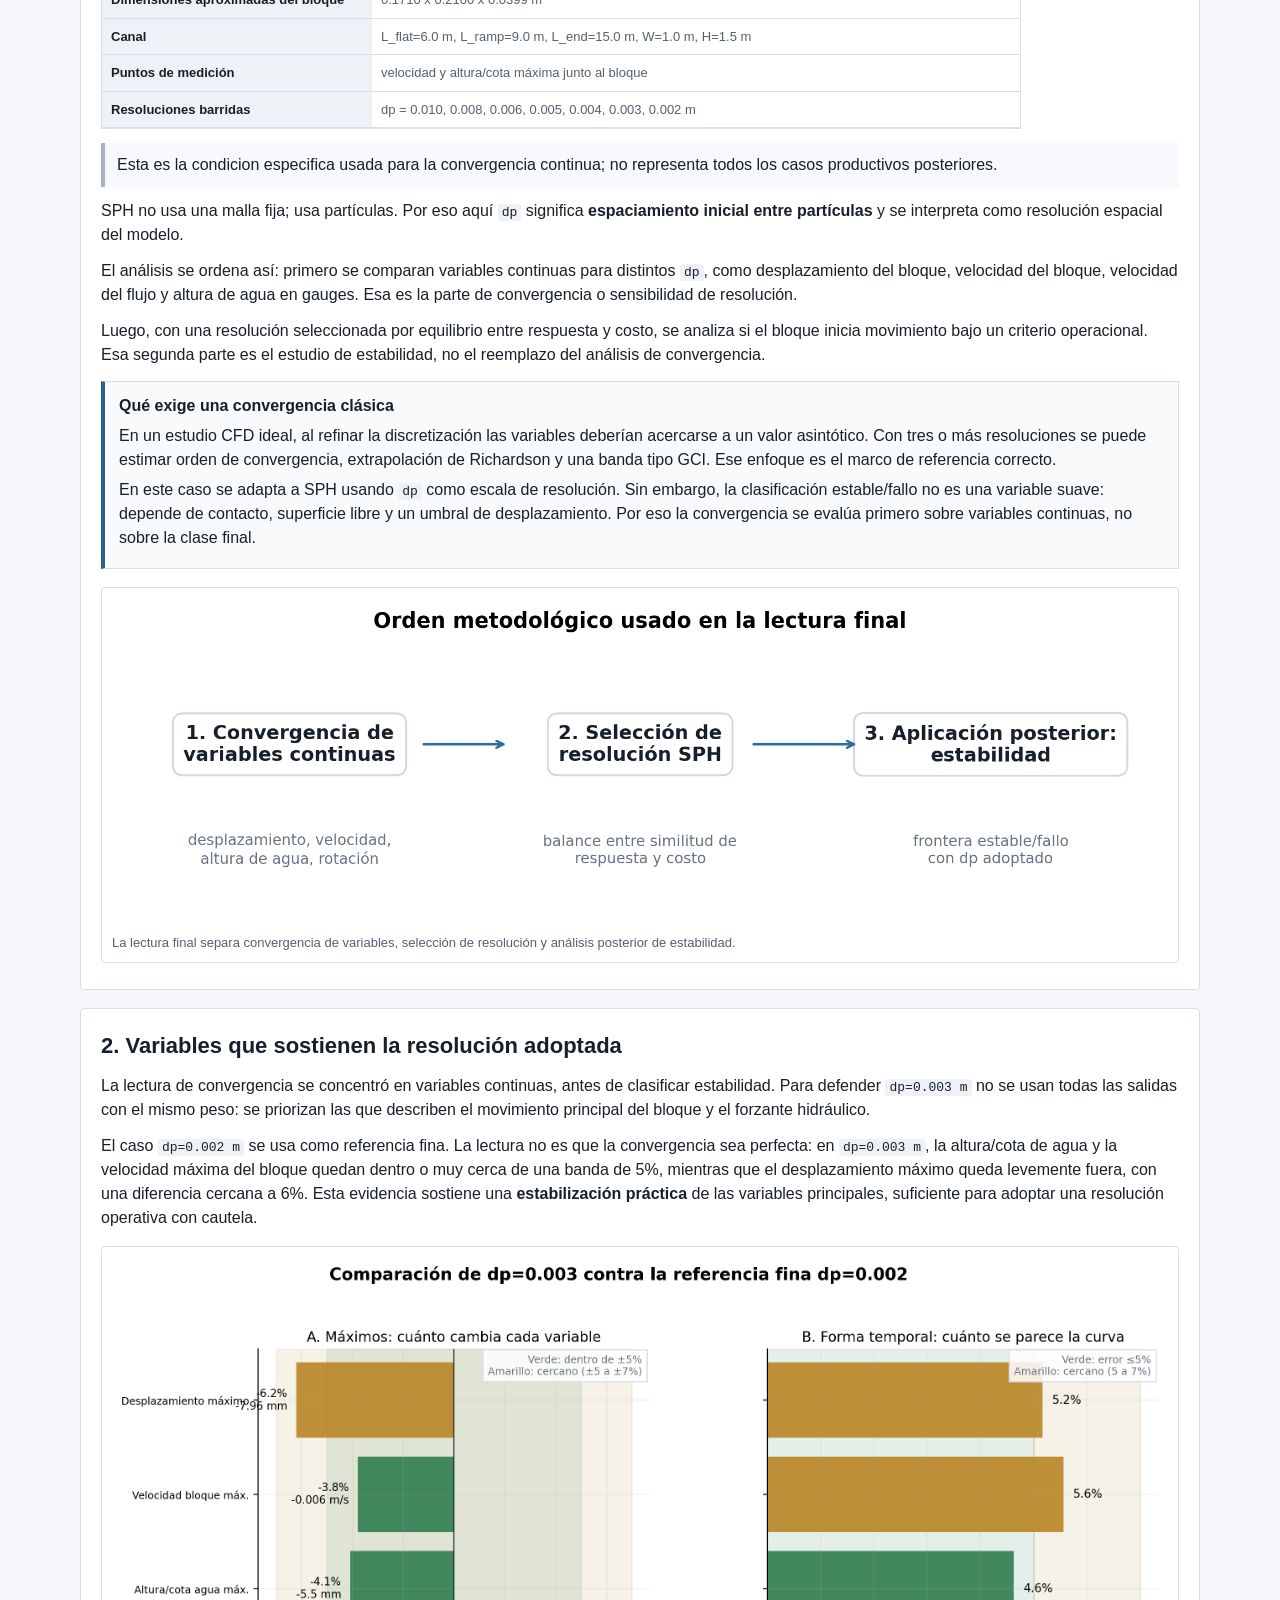
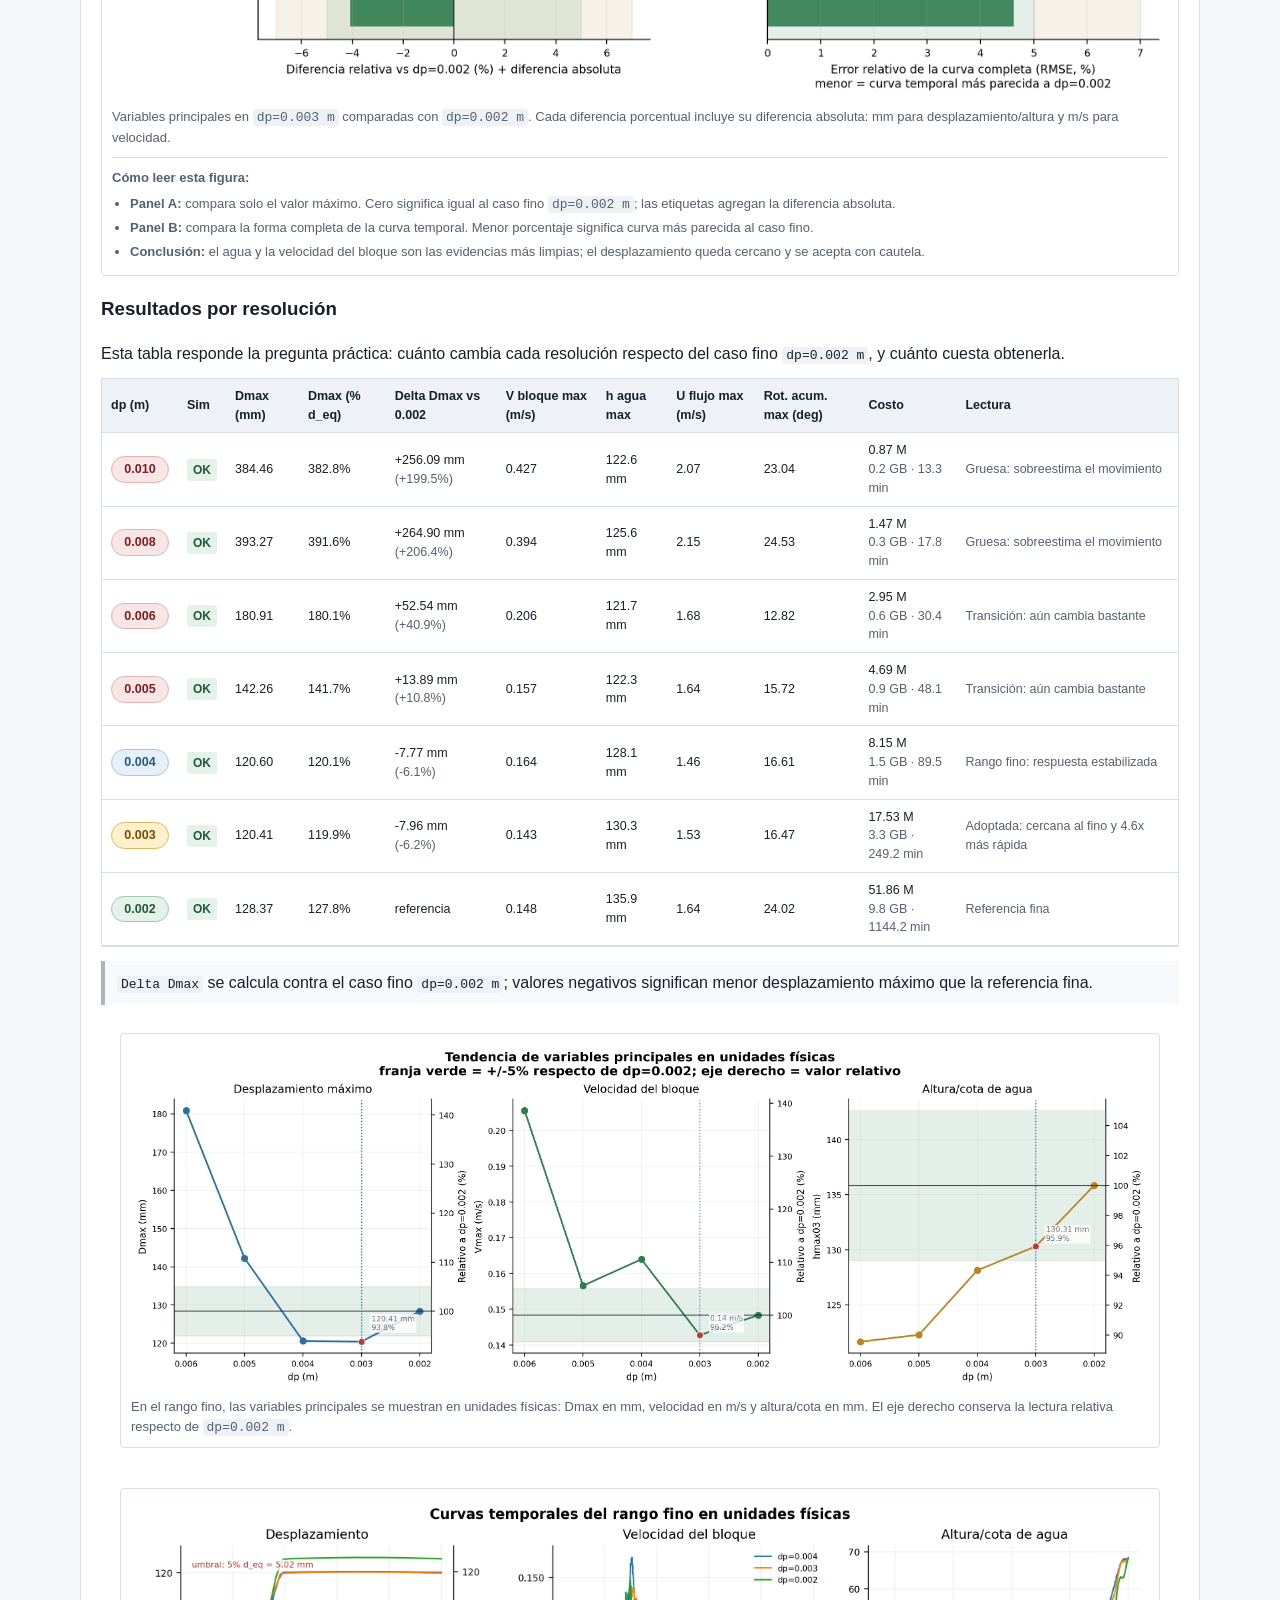
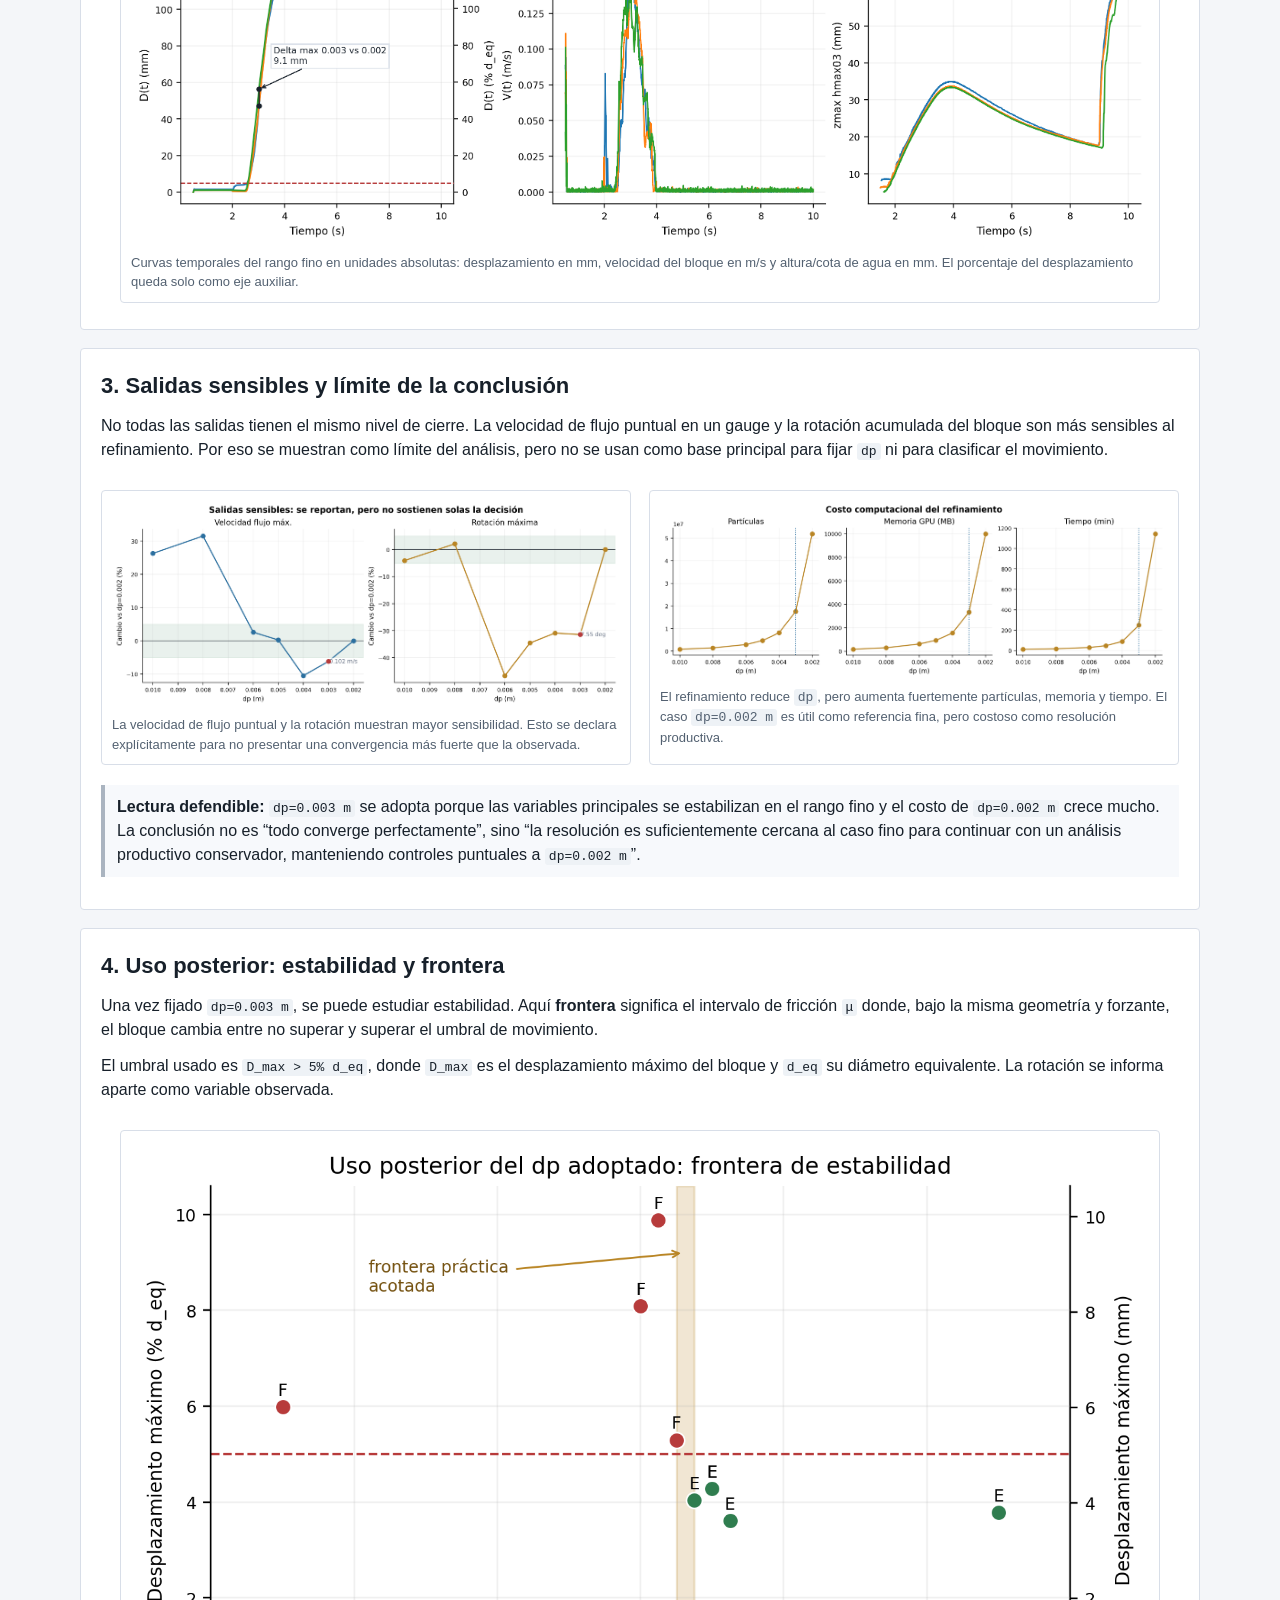
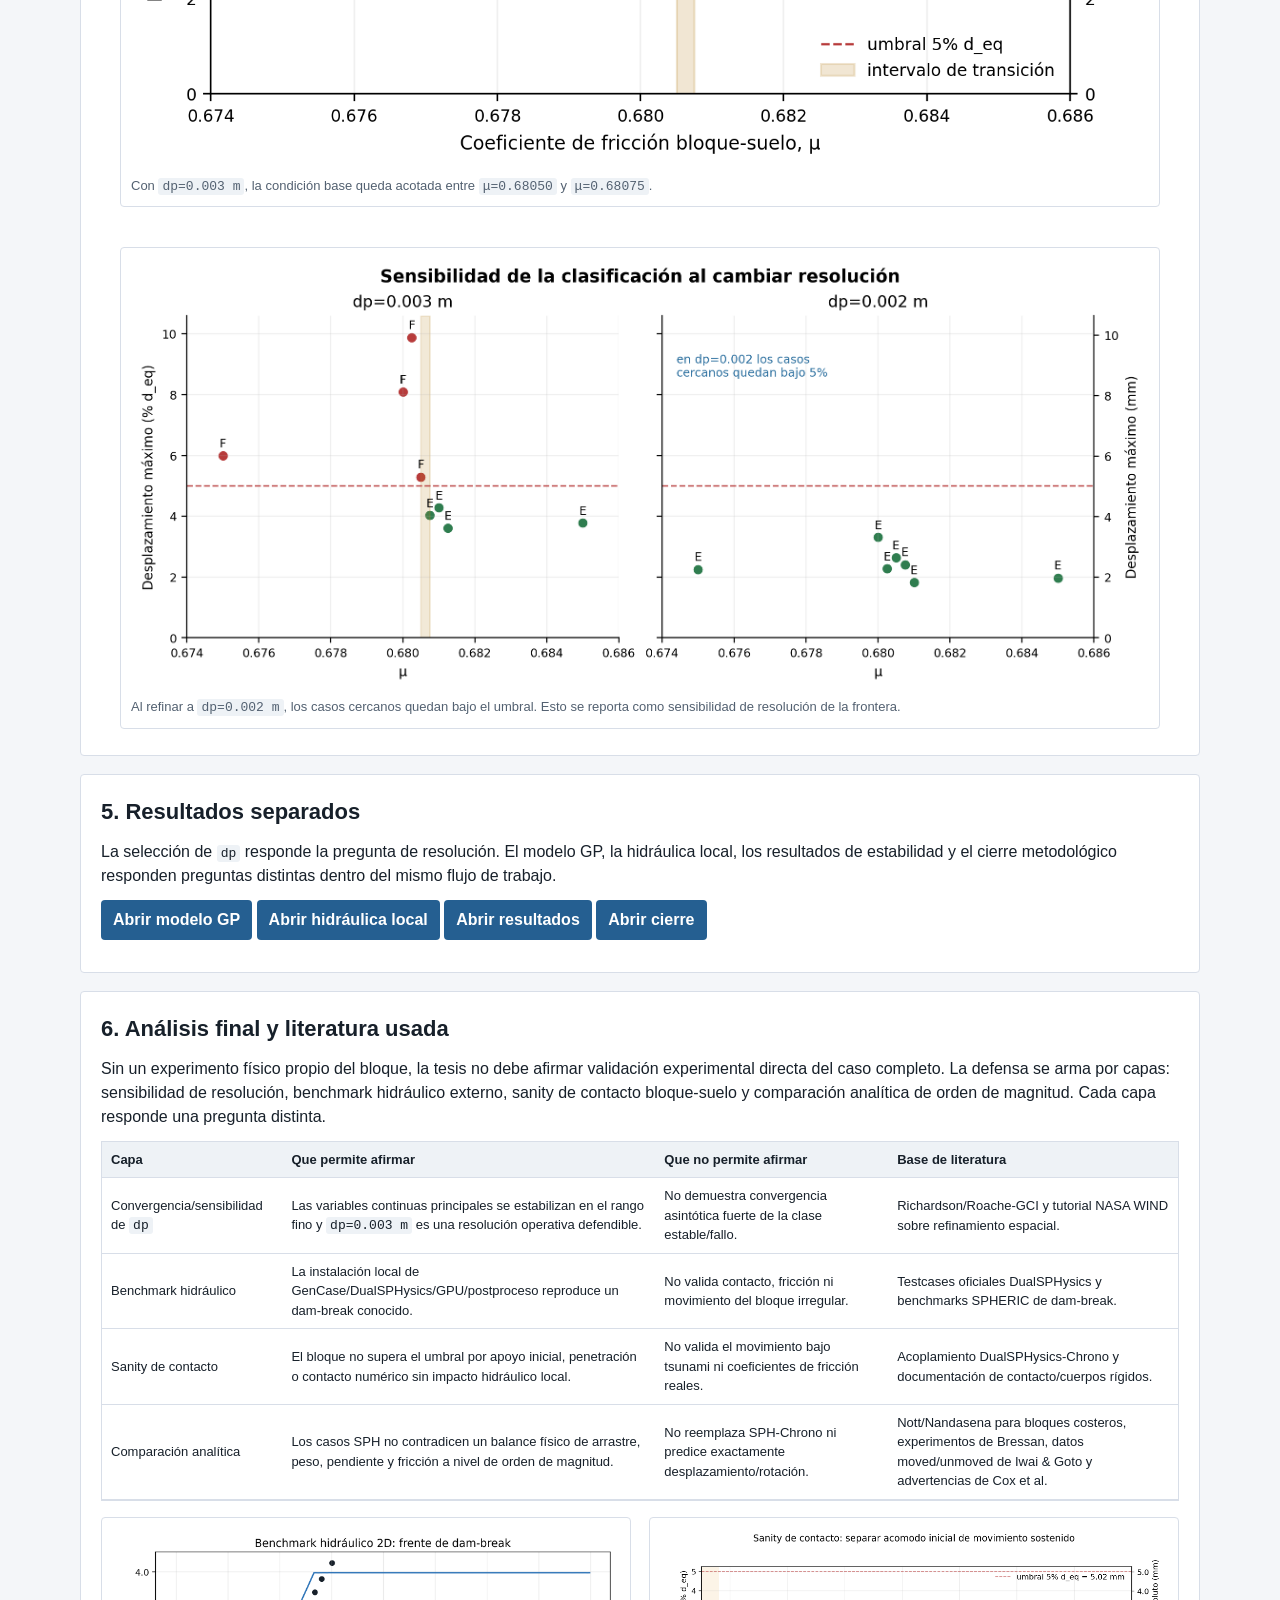
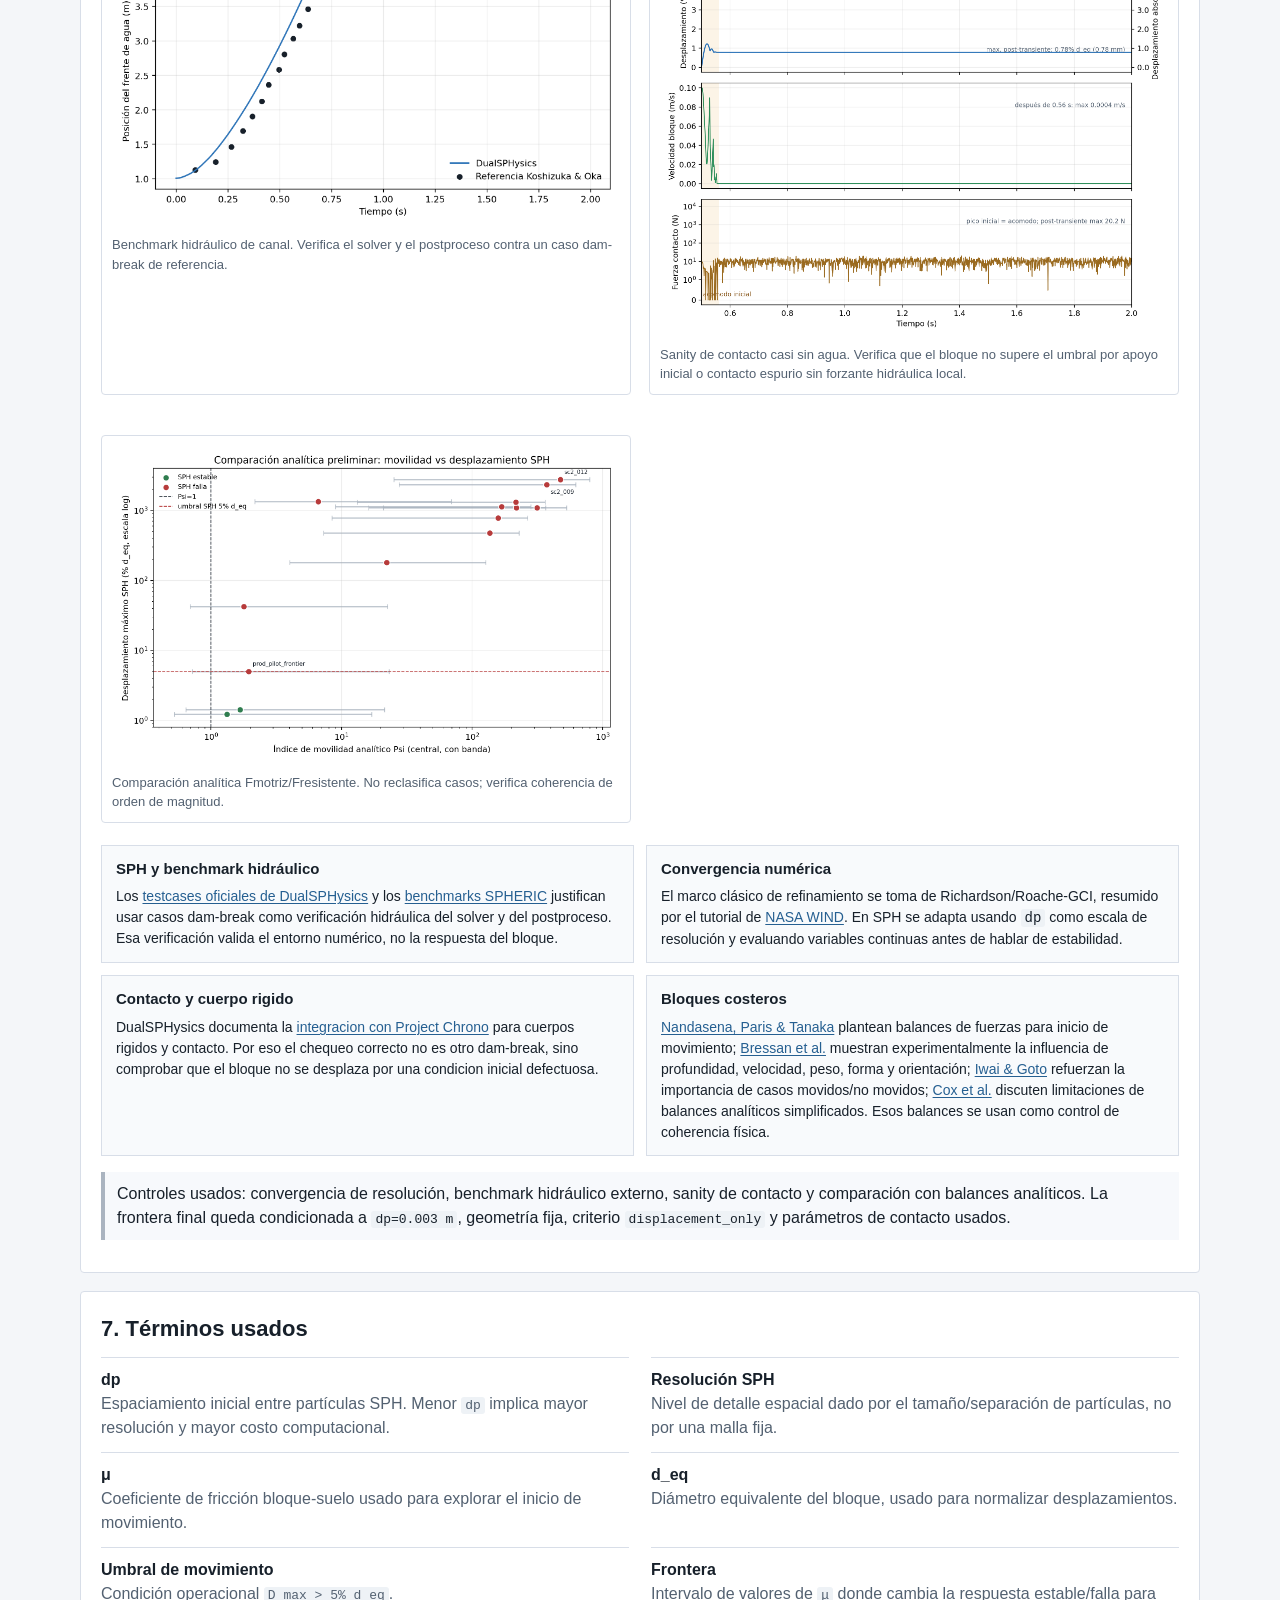
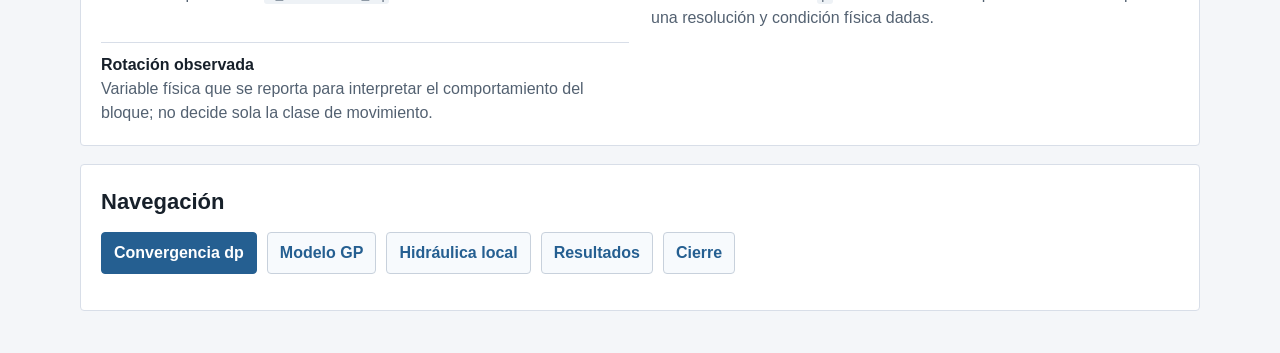
==== commit 895007de: "Move verification figures to convergence page" ====
--- a/index.html
+++ b/index.html
@@ -15,8 +15,8 @@
       <p>Se adopta <code>dp=0.003 m</code> como resolución operativa para la campaña de estabilidad. La hidráulica local y el cierre probabilístico se tratan como bloques metodológicos independientes.</p>
       <nav class="site-nav" aria-label="Navegación entre páginas">
         <a href="./" aria-current="page">Convergencia dp</a>
+        <a href="modelo-gp/">Modelo GP</a>
         <a href="hidraulica-preliminar/">Hidráulica local</a>
-        <a href="modelo-gp/">Modelo GP</a>
         <a href="post-convergencia/">Resultados</a>
         <a href="lo-que-viene/">Cierre</a>
       </nav>
@@ -29,8 +29,8 @@
         <div><dt>Resolución adoptada</dt><dd>dp = 0.003 m</dd></div>
         <div><dt>Convergencia</dt><dd>variables temporales y máximos</dd></div>
         <div><dt>Estabilidad</dt><dd>análisis posterior al dp elegido</dd></div>
+        <div><dt>Modelo GP</dt><dd><a href="https://kcortes765.github.io/convergencia-dp/modelo-gp/">frontera e incertidumbre</a></dd></div>
         <div><dt>Hidráulica local</dt><dd><a href="https://kcortes765.github.io/convergencia-dp/hidraulica-preliminar/">preliminar 14/14</a></dd></div>
-        <div><dt>Modelo GP</dt><dd><a href="https://kcortes765.github.io/convergencia-dp/modelo-gp/">frontera e incertidumbre</a></dd></div>
         <div><dt>Resultados</dt><dd><a href="https://kcortes765.github.io/convergencia-dp/post-convergencia/">fronteras y clases</a></dd></div>
         <div><dt>Cierre</dt><dd><a href="https://kcortes765.github.io/convergencia-dp/lo-que-viene/">validación y Monte Carlo</a></dd></div>
       </dl>
@@ -163,8 +163,8 @@
 
   <section>
     <h2>5. Resultados separados</h2>
-    <p>La selección de <code>dp</code> responde la pregunta de resolución. La hidráulica local, el modelo GP, los resultados de estabilidad y el cierre metodológico responden preguntas distintas dentro del mismo flujo de trabajo.</p>
-    <p><a class="button-link" href="https://kcortes765.github.io/convergencia-dp/hidraulica-preliminar/">Abrir hidráulica local</a> <a class="button-link" href="https://kcortes765.github.io/convergencia-dp/modelo-gp/">Abrir modelo GP</a> <a class="button-link" href="https://kcortes765.github.io/convergencia-dp/post-convergencia/">Abrir resultados</a> <a class="button-link" href="https://kcortes765.github.io/convergencia-dp/lo-que-viene/">Abrir cierre</a></p>
+    <p>La selección de <code>dp</code> responde la pregunta de resolución. El modelo GP, la hidráulica local, los resultados de estabilidad y el cierre metodológico responden preguntas distintas dentro del mismo flujo de trabajo.</p>
+    <p><a class="button-link" href="https://kcortes765.github.io/convergencia-dp/modelo-gp/">Abrir modelo GP</a> <a class="button-link" href="https://kcortes765.github.io/convergencia-dp/hidraulica-preliminar/">Abrir hidráulica local</a> <a class="button-link" href="https://kcortes765.github.io/convergencia-dp/post-convergencia/">Abrir resultados</a> <a class="button-link" href="https://kcortes765.github.io/convergencia-dp/lo-que-viene/">Abrir cierre</a></p>
   </section>
 
   <section>
@@ -181,6 +181,20 @@
         </tbody>
       </table>
     </div>
+    <div class="grid">
+      <figure>
+        <img src="figures/09_benchmark_hidraulico.png" alt="Benchmark hidráulico de canal">
+        <figcaption>Benchmark hidráulico de canal. Verifica el solver y el postproceso contra un caso dam-break de referencia.</figcaption>
+      </figure>
+      <figure>
+        <img src="figures/10_contact_sanity.png" alt="Sanity de contacto casi sin agua">
+        <figcaption>Sanity de contacto casi sin agua. Verifica que el bloque no supere el umbral por apoyo inicial o contacto espurio sin forzante hidráulica local.</figcaption>
+      </figure>
+      <figure>
+        <img src="figures/11_comparacion_analitica.png" alt="Comparación analítica de fuerza motriz y resistencia">
+        <figcaption>Comparación analítica Fmotriz/Fresistente. No reclasifica casos; verifica coherencia de orden de magnitud.</figcaption>
+      </figure>
+    </div>
     <div class="source-grid">
       <article>
         <h3>SPH y benchmark hidráulico</h3>
@@ -218,8 +232,8 @@
     <h2>Navegación</h2>
     <nav class="site-nav" aria-label="Navegación entre páginas">
       <a href="./" aria-current="page">Convergencia dp</a>
+      <a href="modelo-gp/">Modelo GP</a>
       <a href="hidraulica-preliminar/">Hidráulica local</a>
-      <a href="modelo-gp/">Modelo GP</a>
       <a href="post-convergencia/">Resultados</a>
       <a href="lo-que-viene/">Cierre</a>
     </nav>
--- a/styles.css
+++ b/styles.css
@@ -85,7 +85,7 @@
 }
 .key-strip {
   display: grid;
-  grid-template-columns: repeat(6, minmax(0, 1fr));
+  grid-template-columns: repeat(auto-fit, minmax(145px, 1fr));
   gap: 0;
 }
 .key-strip div {
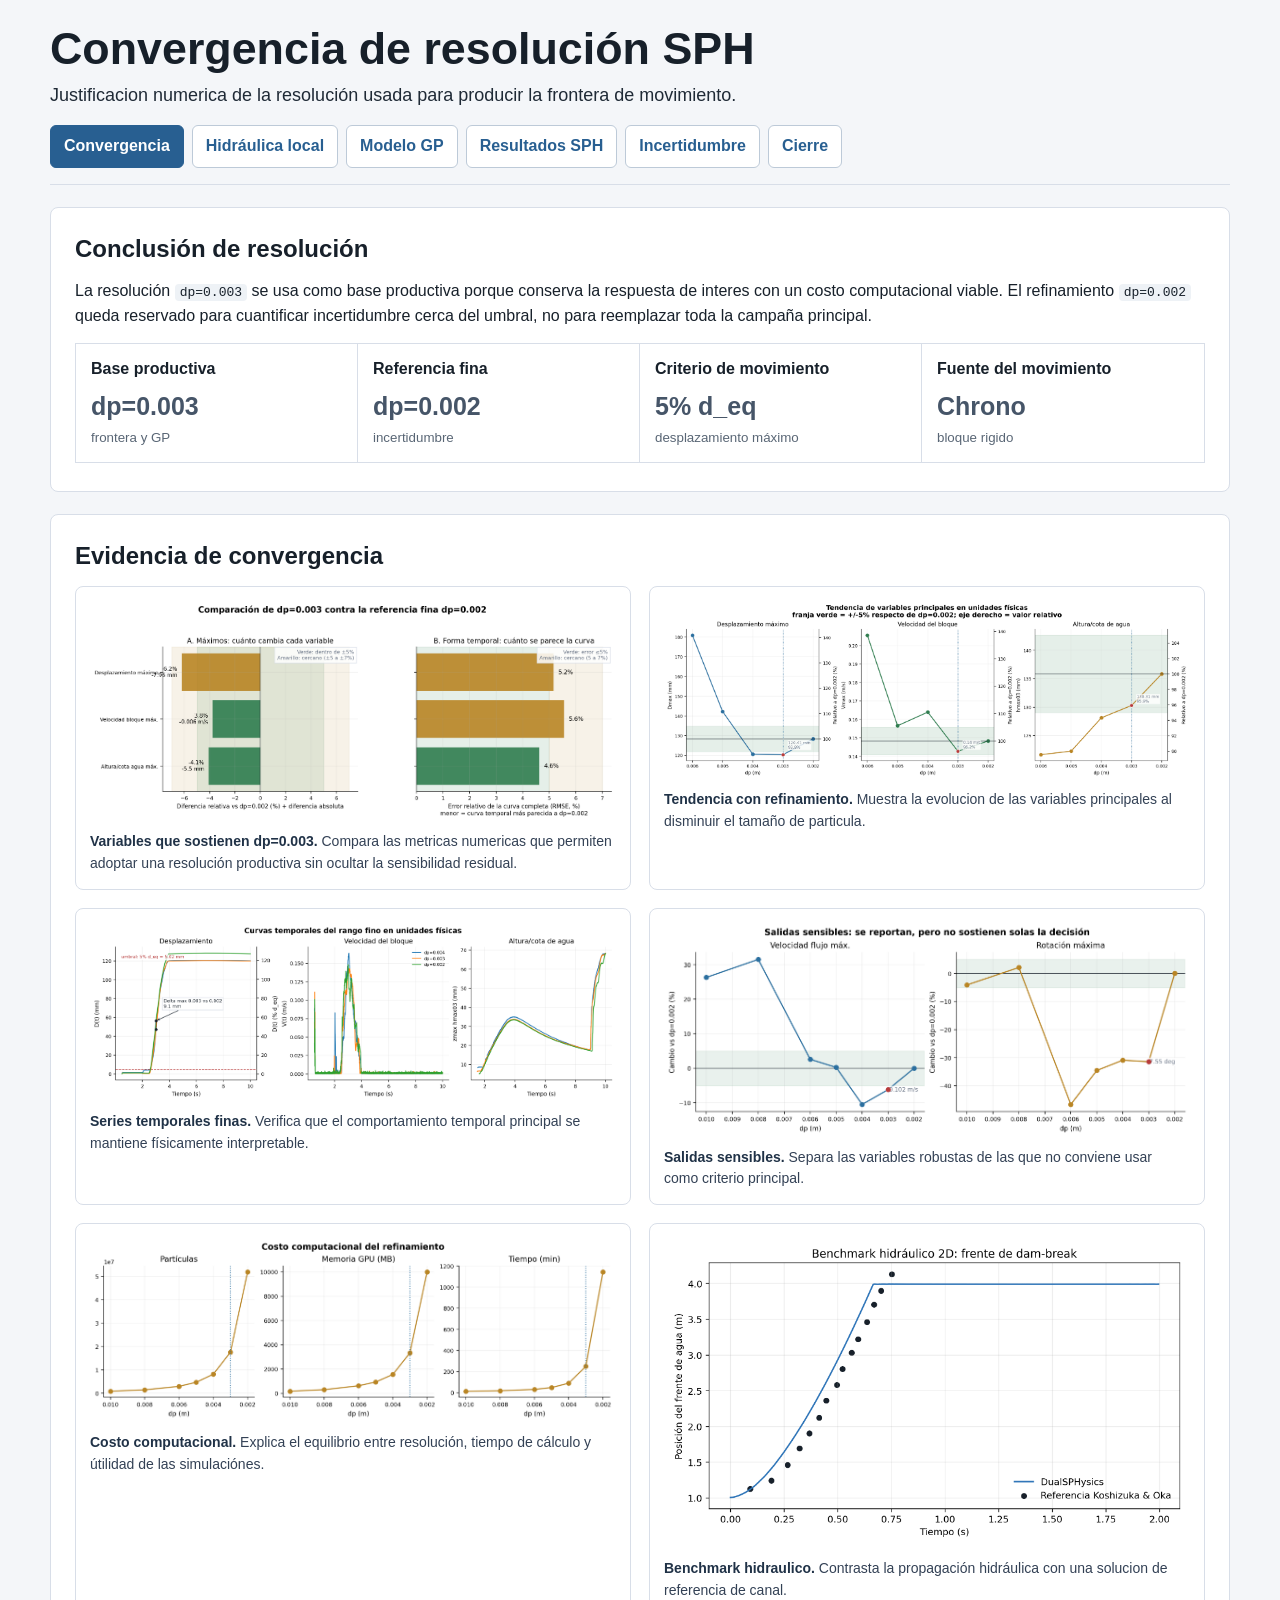
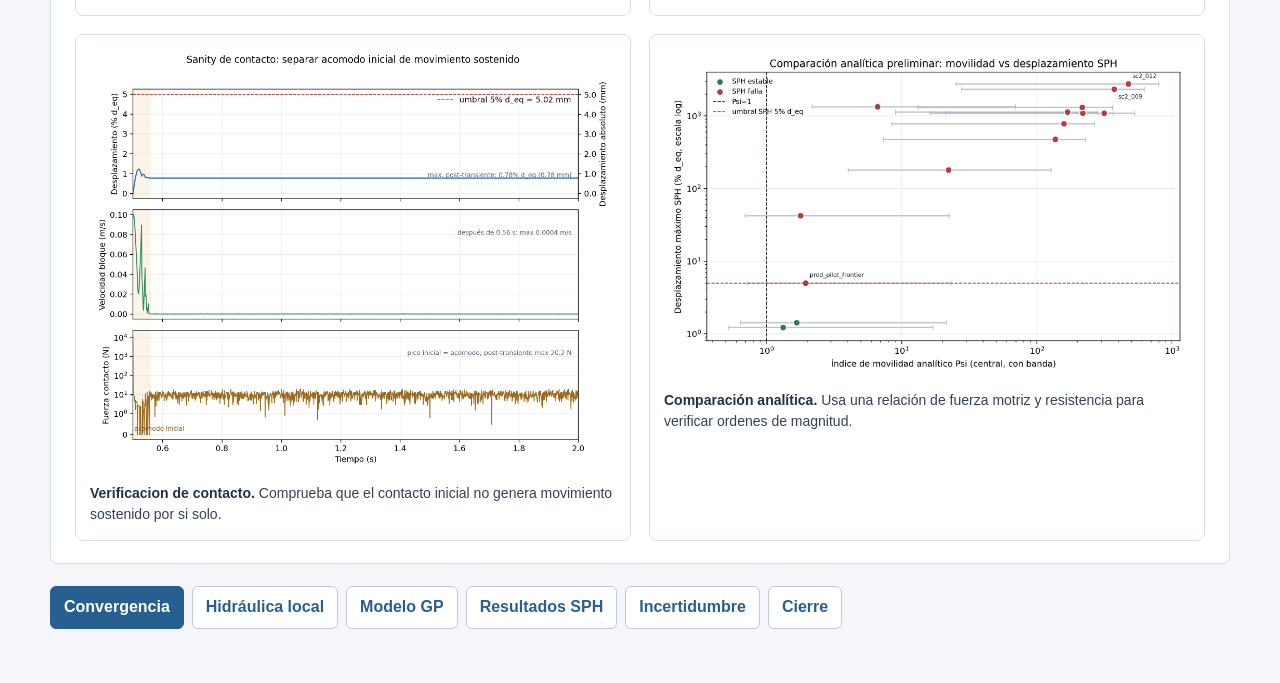
==== commit a2f24f41: "Restructure public thesis site" ====
--- a/index.html
+++ b/index.html
@@ -4,283 +4,231 @@
   <meta charset="utf-8">
   <meta name="viewport" content="width=device-width, initial-scale=1">
   <title>Convergencia de resolución SPH</title>
-  <link rel="stylesheet" href="styles.css">
+  <style>:root {
+  --ink: #17202a;
+  --muted: #596675;
+  --line: #d8dee8;
+  --bg: #f4f6f9;
+  --paper: #ffffff;
+  --blue: #285f91;
+  --blue-soft: #e8f1f8;
+  --green: #2f7d4f;
+  --red: #b73b3b;
+  --amber: #b98524;
+}
+* { box-sizing: border-box; }
+html { scroll-behavior: smooth; }
+body {
+  margin: 0;
+  font-family: Arial, Helvetica, sans-serif;
+  color: var(--ink);
+  background: var(--bg);
+  line-height: 1.55;
+}
+.page {
+  width: min(1180px, calc(100% - 32px));
+  margin: 0 auto;
+  padding: 24px 0 54px;
+}
+.top {
+  padding-bottom: 16px;
+  border-bottom: 1px solid var(--line);
+  margin-bottom: 20px;
+}
+h1 {
+  margin: 0 0 10px;
+  max-width: 980px;
+  font-size: clamp(31px, 3.5vw, 48px);
+  line-height: 1.08;
+}
+.lead {
+  max-width: 940px;
+  margin: 0 0 12px;
+  color: #1f2a36;
+  font-size: 18px;
+}
+.site-nav {
+  display: flex;
+  flex-wrap: wrap;
+  gap: 8px;
+  margin-top: 15px;
+}
+.site-nav a {
+  display: inline-flex;
+  align-items: center;
+  min-height: 40px;
+  padding: 8px 13px;
+  border: 1px solid #bdcad8;
+  border-radius: 6px;
+  color: var(--blue);
+  background: #fff;
+  text-decoration: none;
+  font-weight: 700;
+}
+.site-nav a[aria-current="page"] {
+  color: #fff;
+  background: var(--blue);
+  border-color: var(--blue);
+}
+section {
+  margin: 22px 0;
+  padding: 22px 24px;
+  background: var(--paper);
+  border: 1px solid var(--line);
+  border-radius: 8px;
+}
+h2 { margin: 0 0 12px; font-size: 24px; }
+h3 { margin: 0 0 8px; font-size: 17px; }
+p { margin: 0 0 12px; }
+code {
+  padding: 1px 5px;
+  border-radius: 4px;
+  background: #eef2f6;
+  overflow-wrap: anywhere;
+}
+.metric-grid {
+  display: grid;
+  grid-template-columns: repeat(4, minmax(0, 1fr));
+  border: 1px solid var(--line);
+  margin: 14px 0 6px;
+}
+.metric-grid div {
+  padding: 13px 15px;
+  border-right: 1px solid var(--line);
+}
+.metric-grid div:last-child { border-right: 0; }
+.metric-grid dt {
+  margin: 0 0 5px;
+  font-weight: 700;
+}
+.metric-grid dd {
+  margin: 0;
+  font-size: 25px;
+  font-weight: 800;
+  color: #465568;
+}
+.metric-grid small { display: block; margin-top: 3px; color: var(--muted); }
+.split {
+  display: grid;
+  grid-template-columns: repeat(2, minmax(0, 1fr));
+  gap: 16px;
+}
+.note-list {
+  margin: 8px 0 0;
+  padding-left: 20px;
+}
+.note-list li { margin-bottom: 8px; }
+.figure-grid {
+  display: grid;
+  grid-template-columns: repeat(2, minmax(0, 1fr));
+  gap: 18px;
+}
+figure {
+  margin: 0;
+  padding: 14px;
+  background: #fff;
+  border: 1px solid var(--line);
+  border-radius: 8px;
+}
+figure.wide { grid-column: 1 / -1; }
+figure img {
+  display: block;
+  width: 100%;
+  height: auto;
+  border-radius: 4px;
+}
+figcaption {
+  margin-top: 10px;
+  color: #334155;
+  font-size: 14px;
+}
+figcaption strong { color: #203247; }
+.callout {
+  border-left: 4px solid var(--blue);
+  background: var(--blue-soft);
+  padding: 14px 16px;
+  margin-top: 14px;
+}
+.table-wrap { overflow-x: auto; }
+table {
+  width: 100%;
+  border-collapse: collapse;
+  font-size: 14px;
+}
+th, td {
+  border-bottom: 1px solid var(--line);
+  padding: 9px 8px;
+  text-align: left;
+}
+th { background: #f7f9fc; }
+.footer-nav { margin-top: 22px; }
+@media (max-width: 860px) {
+  .metric-grid, .split, .figure-grid { grid-template-columns: 1fr; }
+  .metric-grid div { border-right: 0; border-bottom: 1px solid var(--line); }
+  .metric-grid div:last-child { border-bottom: 0; }
+  section { padding: 18px; }
+}</style>
 </head>
 <body>
 <main class="page">
   <header class="top">
-    <div>
-      <p class="meta">Tesis UCN · modelo SPH-Chrono</p>
-      <h1>Convergencia de resolución SPH</h1>
-      <p>Se adopta <code>dp=0.003 m</code> como resolución operativa para la campaña de estabilidad. La hidráulica local y el cierre probabilístico se tratan como bloques metodológicos independientes.</p>
-      <nav class="site-nav" aria-label="Navegación entre páginas">
-        <a href="./" aria-current="page">Convergencia dp</a>
-        <a href="modelo-gp/">Modelo GP</a>
-        <a href="hidraulica-preliminar/">Hidráulica local</a>
-        <a href="post-convergencia/">Resultados</a>
-        <a href="lo-que-viene/">Cierre</a>
-      </nav>
-    </div>
+    <h1>Convergencia de resolución SPH</h1>
+    <p class="lead">Justificacion numerica de la resolución usada para producir la frontera de movimiento.</p>
+    <nav class="site-nav" aria-label="Navegación principal"><a href="./" aria-current="page">Convergencia</a><a href="hidraulica-preliminar/">Hidráulica local</a><a href="modelo-gp/">Modelo GP</a><a href="post-convergencia/">Resultados SPH</a><a href="incertidumbre-resolucion/">Incertidumbre</a><a href="lo-que-viene/">Cierre</a></nav>
   </header>
-
-    <section>
-      <h2>1. Enfoque del estudio</h2>
-      <dl class="key-strip">
-        <div><dt>Resolución adoptada</dt><dd>dp = 0.003 m</dd></div>
-        <div><dt>Convergencia</dt><dd>variables temporales y máximos</dd></div>
-        <div><dt>Estabilidad</dt><dd>análisis posterior al dp elegido</dd></div>
-        <div><dt>Modelo GP</dt><dd><a href="https://kcortes765.github.io/convergencia-dp/modelo-gp/">frontera e incertidumbre</a></dd></div>
-        <div><dt>Hidráulica local</dt><dd><a href="https://kcortes765.github.io/convergencia-dp/hidraulica-preliminar/">preliminar 14/14</a></dd></div>
-        <div><dt>Resultados</dt><dd><a href="https://kcortes765.github.io/convergencia-dp/post-convergencia/">fronteras y clases</a></dd></div>
-        <div><dt>Cierre</dt><dd><a href="https://kcortes765.github.io/convergencia-dp/lo-que-viene/">validación y Monte Carlo</a></dd></div>
-      </dl>
-      <figure>
-        <img src="figures/00_setup_planta_elevacion.png" alt="Planta y elevación del setup SPH">
-        <figcaption>Setup físico usado en la lectura: canal, playa 1:20 y bloque irregular. La elevación global realza z para legibilidad; el detalle muestra el apoyo local sin penetración.</figcaption>
-      </figure>
-    <h3>Ficha del caso físico usado para la convergencia</h3>
-    <p>Todos los valores de la tabla por resolución corresponden a este mismo caso físico; lo único que cambia entre filas es <code>dp</code>.</p>
-    <div class="table-wrap compact-table">
-      <table>
-        <tbody><tr><th>Altura de presa / columna inicial</th><td>0.20 m</td></tr>
-<tr><th>Masa del bloque</th><td>1.00 kg</td></tr>
-<tr><th>Coeficiente de fricción bloque-playa</th><td>mu = 0.50</td></tr>
-<tr><th>Pendiente de playa</th><td>1:20</td></tr>
-<tr><th>Rotación adicional del bloque</th><td>rot_z = 0.0 deg</td></tr>
-<tr><th>Posición inicial nominal</th><td>(x, y, z) = (6.5, 0.5, 0.025) m</td></tr>
-<tr><th>Bloque</th><td>bloque irregular representativo, escala geometrica 0.04</td></tr>
-<tr><th>Volumen / densidad</th><td>0.00053023 m3 / 1886.0 kg/m3</td></tr>
-<tr><th>Diámetro equivalente</th><td>d_eq = 0.100421 m</td></tr>
-<tr><th>Dimensiones aproximadas del bloque</th><td>0.1710 x 0.2100 x 0.0399 m</td></tr>
-<tr><th>Canal</th><td>L_flat=6.0 m, L_ramp=9.0 m, L_end=15.0 m, W=1.0 m, H=1.5 m</td></tr>
-<tr><th>Puntos de medición</th><td>velocidad y altura/cota máxima junto al bloque</td></tr>
-<tr><th>Resoluciones barridas</th><td>dp = 0.010, 0.008, 0.006, 0.005, 0.004, 0.003, 0.002 m</td></tr></tbody>
-      </table>
-    </div>
-    <p class="note">Esta es la condicion especifica usada para la convergencia continua; no representa todos los casos productivos posteriores.</p>
-      <p>SPH no usa una malla fija; usa partículas. Por eso aquí <code>dp</code> significa <strong>espaciamiento inicial entre partículas</strong> y se interpreta como resolución espacial del modelo.</p>
-      <p>El análisis se ordena así: primero se comparan variables continuas para distintos <code>dp</code>, como desplazamiento del bloque, velocidad del bloque, velocidad del flujo y altura de agua en gauges. Esa es la parte de convergencia o sensibilidad de resolución.</p>
-      <p>Luego, con una resolución seleccionada por equilibrio entre respuesta y costo, se analiza si el bloque inicia movimiento bajo un criterio operacional. Esa segunda parte es el estudio de estabilidad, no el reemplazo del análisis de convergencia.</p>
-      <div class="callout">
-        <h3>Qué exige una convergencia clásica</h3>
-        <p>En un estudio CFD ideal, al refinar la discretización las variables deberían acercarse a un valor asintótico. Con tres o más resoluciones se puede estimar orden de convergencia, extrapolación de Richardson y una banda tipo GCI. Ese enfoque es el marco de referencia correcto.</p>
-        <p>En este caso se adapta a SPH usando <code>dp</code> como escala de resolución. Sin embargo, la clasificación estable/fallo no es una variable suave: depende de contacto, superficie libre y un umbral de desplazamiento. Por eso la convergencia se evalúa primero sobre variables continuas, no sobre la clase final.</p>
-      </div>
-      <figure>
-        <img src="figures/00_orden_metodologico.png" alt="Orden metodológico del análisis">
-        <figcaption>La lectura final separa convergencia de variables, selección de resolución y análisis posterior de estabilidad.</figcaption>
-      </figure>
-    </section>
-
-  <section>
-    <h2>2. Variables que sostienen la resolución adoptada</h2>
-    <p>La lectura de convergencia se concentró en variables continuas, antes de clasificar estabilidad. Para defender <code>dp=0.003 m</code> no se usan todas las salidas con el mismo peso: se priorizan las que describen el movimiento principal del bloque y el forzante hidráulico.</p>
-    <p>El caso <code>dp=0.002 m</code> se usa como referencia fina. La lectura no es que la convergencia sea perfecta: en <code>dp=0.003 m</code>, la altura/cota de agua y la velocidad máxima del bloque quedan dentro o muy cerca de una banda de 5%, mientras que el desplazamiento máximo queda levemente fuera, con una diferencia cercana a 6%. Esta evidencia sostiene una <strong>estabilización práctica</strong> de las variables principales, suficiente para adoptar una resolución operativa con cautela.</p>
-      <figure>
-        <img src="figures/01_variables_defendibles_dp003.png" alt="Variables principales que sostienen dp 0.003">
-      <figcaption>Variables principales en <code>dp=0.003 m</code> comparadas con <code>dp=0.002 m</code>. Cada diferencia porcentual incluye su diferencia absoluta: mm para desplazamiento/altura y m/s para velocidad.</figcaption>
-      <div class="read-guide">
-        <strong>Cómo leer esta figura:</strong>
-        <ul>
-          <li><strong>Panel A:</strong> compara solo el valor máximo. Cero significa igual al caso fino <code>dp=0.002 m</code>; las etiquetas agregan la diferencia absoluta.</li>
-          <li><strong>Panel B:</strong> compara la forma completa de la curva temporal. Menor porcentaje significa curva más parecida al caso fino.</li>
-          <li><strong>Conclusión:</strong> el agua y la velocidad del bloque son las evidencias más limpias; el desplazamiento queda cercano y se acepta con cautela.</li>
-        </ul>
-      </div>
-    </figure>
-    <h3>Resultados por resolución</h3>
-    <p>Esta tabla responde la pregunta práctica: cuánto cambia cada resolución respecto del caso fino <code>dp=0.002 m</code>, y cuánto cuesta obtenerla.</p>
-    <div class="table-wrap convergence-table">
-      <table>
-        <thead>
-          <tr>
-            <th>dp (m)</th>
-            <th>Sim</th>
-            <th>Dmax (mm)</th>
-            <th>Dmax (% d_eq)</th>
-            <th>Delta Dmax vs 0.002</th>
-            <th>V bloque max (m/s)</th>
-            <th>h agua max</th>
-            <th>U flujo max (m/s)</th>
-            <th>Rot. acum. max (deg)</th>
-            <th>Costo</th>
-            <th>Lectura</th>
-          </tr>
-        </thead>
-        <tbody><tr><td><span class='dp-chip coarse'>0.010</span></td><td><span class='pill stable'>OK</span></td><td>384.46</td><td>382.8%</td><td>+256.09 mm<br><span class='muted'>(+199.5%)</span></td><td>0.427</td><td>122.6 mm</td><td>2.07</td><td>23.04</td><td>0.87 M<br><span class='muted'>0.2 GB · 13.3 min</span></td><td>Gruesa: sobreestima el movimiento</td></tr>
-<tr><td><span class='dp-chip coarse'>0.008</span></td><td><span class='pill stable'>OK</span></td><td>393.27</td><td>391.6%</td><td>+264.90 mm<br><span class='muted'>(+206.4%)</span></td><td>0.394</td><td>125.6 mm</td><td>2.15</td><td>24.53</td><td>1.47 M<br><span class='muted'>0.3 GB · 17.8 min</span></td><td>Gruesa: sobreestima el movimiento</td></tr>
-<tr><td><span class='dp-chip coarse'>0.006</span></td><td><span class='pill stable'>OK</span></td><td>180.91</td><td>180.1%</td><td>+52.54 mm<br><span class='muted'>(+40.9%)</span></td><td>0.206</td><td>121.7 mm</td><td>1.68</td><td>12.82</td><td>2.95 M<br><span class='muted'>0.6 GB · 30.4 min</span></td><td>Transición: aún cambia bastante</td></tr>
-<tr><td><span class='dp-chip coarse'>0.005</span></td><td><span class='pill stable'>OK</span></td><td>142.26</td><td>141.7%</td><td>+13.89 mm<br><span class='muted'>(+10.8%)</span></td><td>0.157</td><td>122.3 mm</td><td>1.64</td><td>15.72</td><td>4.69 M<br><span class='muted'>0.9 GB · 48.1 min</span></td><td>Transición: aún cambia bastante</td></tr>
-<tr><td><span class='dp-chip fine'>0.004</span></td><td><span class='pill stable'>OK</span></td><td>120.60</td><td>120.1%</td><td>-7.77 mm<br><span class='muted'>(-6.1%)</span></td><td>0.164</td><td>128.1 mm</td><td>1.46</td><td>16.61</td><td>8.15 M<br><span class='muted'>1.5 GB · 89.5 min</span></td><td>Rango fino: respuesta estabilizada</td></tr>
-<tr><td><span class='dp-chip adopted'>0.003</span></td><td><span class='pill stable'>OK</span></td><td>120.41</td><td>119.9%</td><td>-7.96 mm<br><span class='muted'>(-6.2%)</span></td><td>0.143</td><td>130.3 mm</td><td>1.53</td><td>16.47</td><td>17.53 M<br><span class='muted'>3.3 GB · 249.2 min</span></td><td>Adoptada: cercana al fino y 4.6x más rápida</td></tr>
-<tr><td><span class='dp-chip reference'>0.002</span></td><td><span class='pill stable'>OK</span></td><td>128.37</td><td>127.8%</td><td>referencia</td><td>0.148</td><td>135.9 mm</td><td>1.64</td><td>24.02</td><td>51.86 M<br><span class='muted'>9.8 GB · 1144.2 min</span></td><td>Referencia fina</td></tr></tbody>
-      </table>
-    </div>
-    <p class="note"><code>Delta Dmax</code> se calcula contra el caso fino <code>dp=0.002 m</code>; valores negativos significan menor desplazamiento máximo que la referencia fina.</p>
-    <div class="figure-stack">
-      <figure>
-        <img src="figures/02_tendencia_variables_principales.png" alt="Tendencia de variables principales hacia el caso fino">
-        <figcaption>En el rango fino, las variables principales se muestran en unidades físicas: Dmax en mm, velocidad en m/s y altura/cota en mm. El eje derecho conserva la lectura relativa respecto de <code>dp=0.002 m</code>.</figcaption>
-      </figure>
-      <figure>
-        <img src="figures/03_curvas_temporales_finas.png" alt="Curvas temporales de desplazamiento, velocidad del bloque y altura de agua">
-        <figcaption>Curvas temporales del rango fino en unidades absolutas: desplazamiento en mm, velocidad del bloque en m/s y altura/cota de agua en mm. El porcentaje del desplazamiento queda solo como eje auxiliar.</figcaption>
-      </figure>
-    </div>
-  </section>
-
-  <section>
-    <h2>3. Salidas sensibles y límite de la conclusión</h2>
-    <p>No todas las salidas tienen el mismo nivel de cierre. La velocidad de flujo puntual en un gauge y la rotación acumulada del bloque son más sensibles al refinamiento. Por eso se muestran como límite del análisis, pero no se usan como base principal para fijar <code>dp</code> ni para clasificar el movimiento.</p>
-    <div class="grid">
-      <figure>
-        <img src="figures/04_salidas_sensibles.png" alt="Salidas sensibles al refinamiento de dp">
-        <figcaption>La velocidad de flujo puntual y la rotación muestran mayor sensibilidad. Esto se declara explícitamente para no presentar una convergencia más fuerte que la observada.</figcaption>
-      </figure>
-      <figure>
-        <img src="figures/05_costo_vs_dp.png" alt="Costo computacional contra dp">
-        <figcaption>El refinamiento reduce <code>dp</code>, pero aumenta fuertemente partículas, memoria y tiempo. El caso <code>dp=0.002 m</code> es útil como referencia fina, pero costoso como resolución productiva.</figcaption>
-      </figure>
-    </div>
-    <p class="note"><strong>Lectura defendible:</strong> <code>dp=0.003 m</code> se adopta porque las variables principales se estabilizan en el rango fino y el costo de <code>dp=0.002 m</code> crece mucho. La conclusión no es “todo converge perfectamente”, sino “la resolución es suficientemente cercana al caso fino para continuar con un análisis productivo conservador, manteniendo controles puntuales a <code>dp=0.002 m</code>”.</p>
-  </section>
-
-  <section>
-    <h2>4. Uso posterior: estabilidad y frontera</h2>
-    <p>Una vez fijado <code>dp=0.003 m</code>, se puede estudiar estabilidad. Aquí <strong>frontera</strong> significa el intervalo de fricción <code>μ</code> donde, bajo la misma geometría y forzante, el bloque cambia entre no superar y superar el umbral de movimiento.</p>
-    <p>El umbral usado es <code>D_max &gt; 5% d_eq</code>, donde <code>D_max</code> es el desplazamiento máximo del bloque y <code>d_eq</code> su diámetro equivalente. La rotación se informa aparte como variable observada.</p>
-    <div class="figure-stack">
-      <figure>
-        <img src="figures/06_frontera_posterior_dp003.png" alt="Frontera posterior con dp 0.003">
-        <figcaption>Con <code>dp=0.003 m</code>, la condición base queda acotada entre <code>μ=0.68050</code> y <code>μ=0.68075</code>.</figcaption>
-      </figure>
-      <figure>
-        <img src="figures/07_sensibilidad_frontera_dp.png" alt="Sensibilidad de la frontera al cambiar dp">
-        <figcaption>Al refinar a <code>dp=0.002 m</code>, los casos cercanos quedan bajo el umbral. Esto se reporta como sensibilidad de resolución de la frontera.</figcaption>
-      </figure>
-    </div>
-  </section>
-
-  <section>
-    <h2>5. Resultados separados</h2>
-    <p>La selección de <code>dp</code> responde la pregunta de resolución. El modelo GP, la hidráulica local, los resultados de estabilidad y el cierre metodológico responden preguntas distintas dentro del mismo flujo de trabajo.</p>
-    <p><a class="button-link" href="https://kcortes765.github.io/convergencia-dp/modelo-gp/">Abrir modelo GP</a> <a class="button-link" href="https://kcortes765.github.io/convergencia-dp/hidraulica-preliminar/">Abrir hidráulica local</a> <a class="button-link" href="https://kcortes765.github.io/convergencia-dp/post-convergencia/">Abrir resultados</a> <a class="button-link" href="https://kcortes765.github.io/convergencia-dp/lo-que-viene/">Abrir cierre</a></p>
-  </section>
-
-  <section>
-    <h2>6. Análisis final y literatura usada</h2>
-    <p>Sin un experimento físico propio del bloque, la tesis no debe afirmar validación experimental directa del caso completo. La defensa se arma por capas: sensibilidad de resolución, benchmark hidráulico externo, sanity de contacto bloque-suelo y comparación analítica de orden de magnitud. Cada capa responde una pregunta distinta.</p>
-    <div class="table-wrap">
-      <table>
-        <thead><tr><th>Capa</th><th>Que permite afirmar</th><th>Que no permite afirmar</th><th>Base de literatura</th></tr></thead>
-        <tbody>
-          <tr><td>Convergencia/sensibilidad de <code>dp</code></td><td>Las variables continuas principales se estabilizan en el rango fino y <code>dp=0.003 m</code> es una resolución operativa defendible.</td><td>No demuestra convergencia asintótica fuerte de la clase estable/fallo.</td><td>Richardson/Roache-GCI y tutorial NASA WIND sobre refinamiento espacial.</td></tr>
-          <tr><td>Benchmark hidráulico</td><td>La instalación local de GenCase/DualSPHysics/GPU/postproceso reproduce un dam-break conocido.</td><td>No valida contacto, fricción ni movimiento del bloque irregular.</td><td>Testcases oficiales DualSPHysics y benchmarks SPHERIC de dam-break.</td></tr>
-          <tr><td>Sanity de contacto</td><td>El bloque no supera el umbral por apoyo inicial, penetración o contacto numérico sin impacto hidráulico local.</td><td>No valida el movimiento bajo tsunami ni coeficientes de fricción reales.</td><td>Acoplamiento DualSPHysics-Chrono y documentación de contacto/cuerpos rígidos.</td></tr>
-          <tr><td>Comparación analítica</td><td>Los casos SPH no contradicen un balance físico de arrastre, peso, pendiente y fricción a nivel de orden de magnitud.</td><td>No reemplaza SPH-Chrono ni predice exactamente desplazamiento/rotación.</td><td>Nott/Nandasena para bloques costeros, experimentos de Bressan, datos moved/unmoved de Iwai & Goto y advertencias de Cox et al.</td></tr>
-        </tbody>
-      </table>
-    </div>
-    <div class="grid">
-      <figure>
-        <img src="figures/09_benchmark_hidraulico.png" alt="Benchmark hidráulico de canal">
-        <figcaption>Benchmark hidráulico de canal. Verifica el solver y el postproceso contra un caso dam-break de referencia.</figcaption>
-      </figure>
-      <figure>
-        <img src="figures/10_contact_sanity.png" alt="Sanity de contacto casi sin agua">
-        <figcaption>Sanity de contacto casi sin agua. Verifica que el bloque no supere el umbral por apoyo inicial o contacto espurio sin forzante hidráulica local.</figcaption>
-      </figure>
-      <figure>
-        <img src="figures/11_comparacion_analitica.png" alt="Comparación analítica de fuerza motriz y resistencia">
-        <figcaption>Comparación analítica Fmotriz/Fresistente. No reclasifica casos; verifica coherencia de orden de magnitud.</figcaption>
-      </figure>
-    </div>
-    <div class="source-grid">
-      <article>
-        <h3>SPH y benchmark hidráulico</h3>
-        <p>Los <a href="https://github.com/DualSPHysics/DualSPHysics/wiki/7.-Testcases">testcases oficiales de DualSPHysics</a> y los <a href="https://www.spheric-sph.org/validation-tests">benchmarks SPHERIC</a> justifican usar casos dam-break como verificación hidráulica del solver y del postproceso. Esa verificación valida el entorno numérico, no la respuesta del bloque.</p>
-      </article>
-      <article>
-        <h3>Convergencia numérica</h3>
-        <p>El marco clásico de refinamiento se toma de Richardson/Roache-GCI, resumido por el tutorial de <a href="https://www.grc.nasa.gov/www/wind/valid/tutorial/spatconv.html?force_isolation=true">NASA WIND</a>. En SPH se adapta usando <code>dp</code> como escala de resolución y evaluando variables continuas antes de hablar de estabilidad.</p>
-      </article>
-      <article>
-        <h3>Contacto y cuerpo rigido</h3>
-        <p>DualSPHysics documenta la <a href="https://github.com/DualSPHysics/DualSPHysics/wiki/3.-SPH-formulation">integracion con Project Chrono</a> para cuerpos rigidos y contacto. Por eso el chequeo correcto no es otro dam-break, sino comprobar que el bloque no se desplaza por una condicion inicial defectuosa.</p>
-      </article>
-      <article>
-        <h3>Bloques costeros</h3>
-        <p><a href="https://research.uaeu.ac.ae/en/publications/reassessment-of-hydrodynamic-equations-minimum-flow-velocity-to-i/">Nandasena, Paris & Tanaka</a> plantean balances de fuerzas para inicio de movimiento; <a href="https://pearl.plymouth.ac.uk/secam-research/1746">Bressan et al.</a> muestran experimentalmente la influencia de profundidad, velocidad, peso, forma y orientación; <a href="https://www.nature.com/articles/s41598-021-92917-2">Iwai & Goto</a> refuerzan la importancia de casos movidos/no movidos; <a href="https://www.frontiersin.org/articles/10.3389/fmars.2020.00004/full">Cox et al.</a> discuten limitaciones de balances analíticos simplificados. Esos balances se usan como control de coherencia física.</p>
-      </article>
-    </div>
-    <p class="note">Controles usados: convergencia de resolución, benchmark hidráulico externo, sanity de contacto y comparación con balances analíticos. La frontera final queda condicionada a <code>dp=0.003 m</code>, geometría fija, criterio <code>displacement_only</code> y parámetros de contacto usados.</p>
-  </section>
-
-  <section>
-    <h2>7. Términos usados</h2>
-    <dl class="terms">
-      <div><dt>dp</dt><dd>Espaciamiento inicial entre partículas SPH. Menor <code>dp</code> implica mayor resolución y mayor costo computacional.</dd></div>
-      <div><dt>Resolución SPH</dt><dd>Nivel de detalle espacial dado por el tamaño/separación de partículas, no por una malla fija.</dd></div>
-      <div><dt>μ</dt><dd>Coeficiente de fricción bloque-suelo usado para explorar el inicio de movimiento.</dd></div>
-      <div><dt>d_eq</dt><dd>Diámetro equivalente del bloque, usado para normalizar desplazamientos.</dd></div>
-      <div><dt>Umbral de movimiento</dt><dd>Condición operacional <code>D_max &gt; 5% d_eq</code>.</dd></div>
-      <div><dt>Frontera</dt><dd>Intervalo de valores de <code>μ</code> donde cambia la respuesta estable/falla para una resolución y condición física dadas.</dd></div>
-      <div><dt>Rotación observada</dt><dd>Variable física que se reporta para interpretar el comportamiento del bloque; no decide sola la clase de movimiento.</dd></div>
-    </dl>
-  </section>
-  <section class="footer-nav">
-    <h2>Navegación</h2>
-    <nav class="site-nav" aria-label="Navegación entre páginas">
-      <a href="./" aria-current="page">Convergencia dp</a>
-      <a href="modelo-gp/">Modelo GP</a>
-      <a href="hidraulica-preliminar/">Hidráulica local</a>
-      <a href="post-convergencia/">Resultados</a>
-      <a href="lo-que-viene/">Cierre</a>
-    </nav>
-  </section>
+  <section><h2>Conclusión de resolución</h2>
+<p>La resolución <code>dp=0.003</code> se usa como base productiva porque conserva la respuesta de interes con un costo computacional viable. El refinamiento <code>dp=0.002</code> queda reservado para cuantificar incertidumbre cerca del umbral, no para reemplazar toda la campaña principal.</p>
+<dl class="metric-grid"><div><dt>Base productiva</dt><dd>dp=0.003</dd><small>frontera y GP</small></div><div><dt>Referencia fina</dt><dd>dp=0.002</dd><small>incertidumbre</small></div><div><dt>Criterio de movimiento</dt><dd>5% d_eq</dd><small>desplazamiento máximo</small></div><div><dt>Fuente del movimiento</dt><dd>Chrono</dd><small>bloque rigido</small></div></dl></section><section><h2>Evidencia de convergencia</h2><div class="figure-grid"><figure class="">
+  <a href="figures/01_variables_defendibles_dp003.png" target="_blank" aria-label="Abrir figura: Variables que sostienen dp=0.003">
+    <img src="figures/01_variables_defendibles_dp003.png" alt="Variables que sostienen dp=0.003">
+  </a>
+  <figcaption><strong>Variables que sostienen dp=0.003.</strong> Compara las metricas numericas que permiten adoptar una resolución productiva sin ocultar la sensibilidad residual.</figcaption>
+</figure>
+<figure class="">
+  <a href="figures/02_tendencia_variables_principales.png" target="_blank" aria-label="Abrir figura: Tendencia con refinamiento">
+    <img src="figures/02_tendencia_variables_principales.png" alt="Tendencia con refinamiento">
+  </a>
+  <figcaption><strong>Tendencia con refinamiento.</strong> Muestra la evolucion de las variables principales al disminuir el tamaño de particula.</figcaption>
+</figure>
+<figure class="">
+  <a href="figures/03_curvas_temporales_finas.png" target="_blank" aria-label="Abrir figura: Series temporales finas">
+    <img src="figures/03_curvas_temporales_finas.png" alt="Series temporales finas">
+  </a>
+  <figcaption><strong>Series temporales finas.</strong> Verifica que el comportamiento temporal principal se mantiene físicamente interpretable.</figcaption>
+</figure>
+<figure class="">
+  <a href="figures/04_salidas_sensibles.png" target="_blank" aria-label="Abrir figura: Salidas sensibles">
+    <img src="figures/04_salidas_sensibles.png" alt="Salidas sensibles">
+  </a>
+  <figcaption><strong>Salidas sensibles.</strong> Separa las variables robustas de las que no conviene usar como criterio principal.</figcaption>
+</figure>
+<figure class="">
+  <a href="figures/05_costo_vs_dp.png" target="_blank" aria-label="Abrir figura: Costo computacional">
+    <img src="figures/05_costo_vs_dp.png" alt="Costo computacional">
+  </a>
+  <figcaption><strong>Costo computacional.</strong> Explica el equilibrio entre resolución, tiempo de cálculo y útilidad de las simulaciónes.</figcaption>
+</figure>
+<figure class="">
+  <a href="figures/09_benchmark_hidraulico.png" target="_blank" aria-label="Abrir figura: Benchmark hidraulico">
+    <img src="figures/09_benchmark_hidraulico.png" alt="Benchmark hidraulico">
+  </a>
+  <figcaption><strong>Benchmark hidraulico.</strong> Contrasta la propagación hidráulica con una solucion de referencia de canal.</figcaption>
+</figure>
+<figure class="">
+  <a href="figures/10_contact_sanity.png" target="_blank" aria-label="Abrir figura: Verificacion de contacto">
+    <img src="figures/10_contact_sanity.png" alt="Verificacion de contacto">
+  </a>
+  <figcaption><strong>Verificacion de contacto.</strong> Comprueba que el contacto inicial no genera movimiento sostenido por si solo.</figcaption>
+</figure>
+<figure class="">
+  <a href="figures/11_comparacion_analitica.png" target="_blank" aria-label="Abrir figura: Comparación analítica">
+    <img src="figures/11_comparacion_analitica.png" alt="Comparación analítica">
+  </a>
+  <figcaption><strong>Comparación analítica.</strong> Usa una relación de fuerza motriz y resistencia para verificar ordenes de magnitud.</figcaption>
+</figure></div></section>
+  <footer class="footer-nav">
+    <nav class="site-nav" aria-label="Navegación principal"><a href="./" aria-current="page">Convergencia</a><a href="hidraulica-preliminar/">Hidráulica local</a><a href="modelo-gp/">Modelo GP</a><a href="post-convergencia/">Resultados SPH</a><a href="incertidumbre-resolucion/">Incertidumbre</a><a href="lo-que-viene/">Cierre</a></nav>
+  </footer>
 </main>
-
-<div id="lightbox" class="lightbox" aria-hidden="true">
-  <button class="lightbox-close" type="button" aria-label="Cerrar">×</button>
-  <img alt="" src="[data-uri]">
-  <p></p>
-</div>
-<script>
-  const lightbox = document.getElementById('lightbox');
-  const lightboxImg = lightbox.querySelector('img');
-  const lightboxCaption = lightbox.querySelector('p');
-  const closeLightbox = () => {
-    lightbox.classList.remove('open');
-    lightbox.setAttribute('aria-hidden', 'true');
-    lightboxImg.src = '[data-uri]';
-  };
-  document.querySelectorAll('figure img').forEach((img) => {
-    img.setAttribute('tabindex', '0');
-    img.setAttribute('role', 'button');
-    img.setAttribute('title', 'Clic para ampliar');
-    const open = () => {
-      lightboxImg.src = img.src;
-      lightboxImg.alt = img.alt || '';
-      const caption = img.closest('figure')?.querySelector('figcaption')?.textContent || '';
-      lightboxCaption.textContent = caption;
-      lightbox.classList.add('open');
-      lightbox.setAttribute('aria-hidden', 'false');
-    };
-    img.addEventListener('click', open);
-    img.addEventListener('keydown', (event) => {
-      if (event.key === 'Enter' || event.key === ' ') {
-        event.preventDefault();
-        open();
-      }
-    });
-  });
-  lightbox.addEventListener('click', (event) => {
-    if (event.target === lightbox || event.target.classList.contains('lightbox-close')) closeLightbox();
-  });
-  document.addEventListener('keydown', (event) => {
-    if (event.key === 'Escape') closeLightbox();
-  });
-</script>
-
 </body>
 </html>
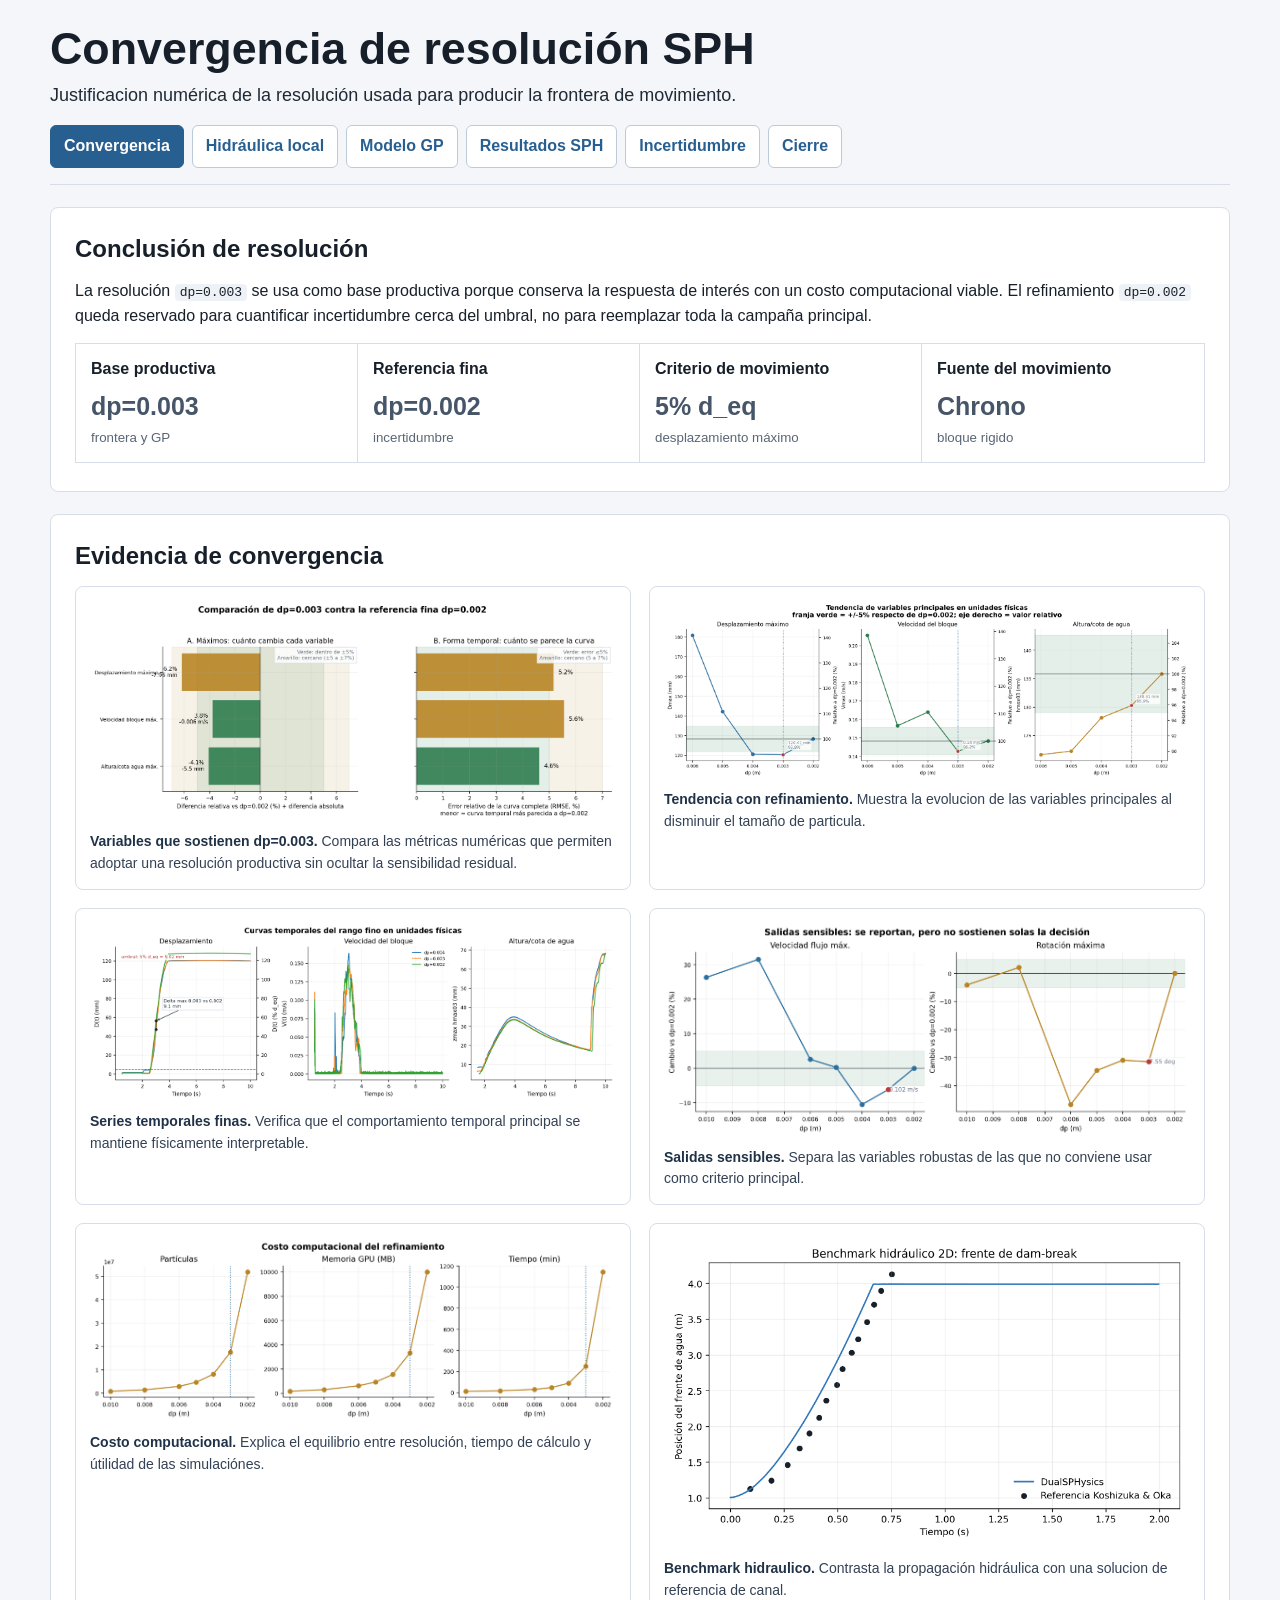
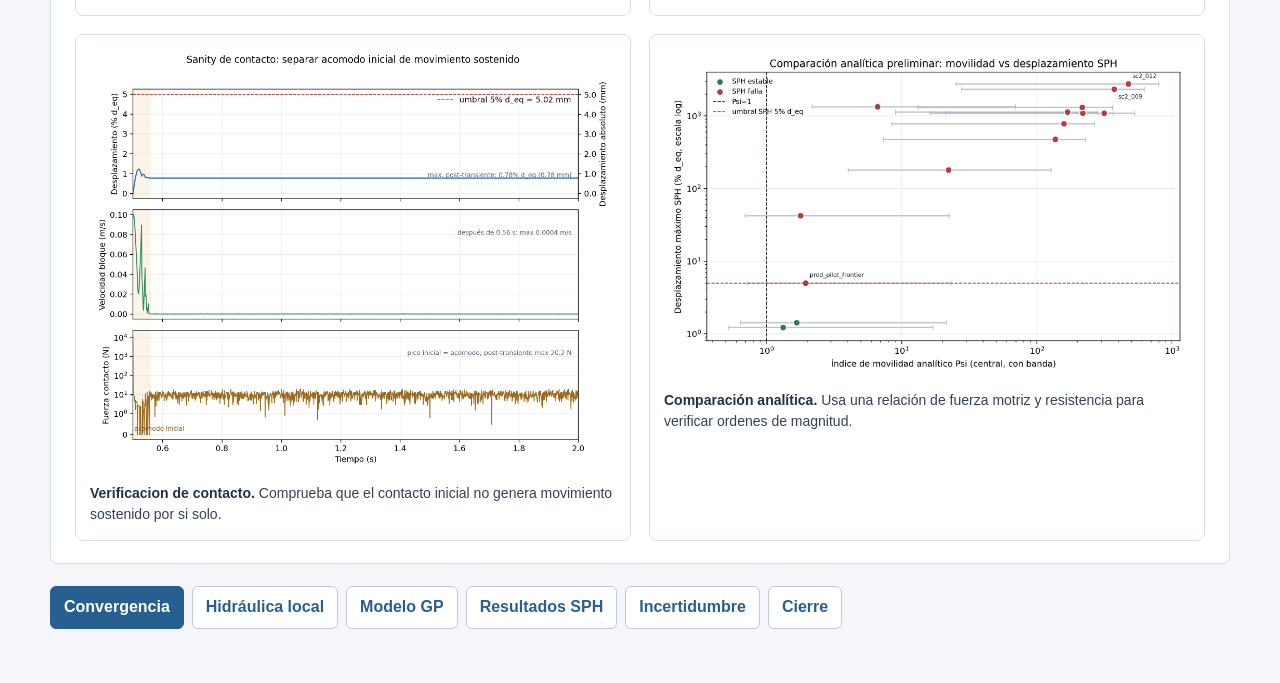
==== commit a82b03f0: "Polish and clean public thesis site" ====
--- a/index.html
+++ b/index.html
@@ -173,16 +173,16 @@
 <main class="page">
   <header class="top">
     <h1>Convergencia de resolución SPH</h1>
-    <p class="lead">Justificacion numerica de la resolución usada para producir la frontera de movimiento.</p>
+    <p class="lead">Justificacion numérica de la resolución usada para producir la frontera de movimiento.</p>
     <nav class="site-nav" aria-label="Navegación principal"><a href="./" aria-current="page">Convergencia</a><a href="hidraulica-preliminar/">Hidráulica local</a><a href="modelo-gp/">Modelo GP</a><a href="post-convergencia/">Resultados SPH</a><a href="incertidumbre-resolucion/">Incertidumbre</a><a href="lo-que-viene/">Cierre</a></nav>
   </header>
   <section><h2>Conclusión de resolución</h2>
-<p>La resolución <code>dp=0.003</code> se usa como base productiva porque conserva la respuesta de interes con un costo computacional viable. El refinamiento <code>dp=0.002</code> queda reservado para cuantificar incertidumbre cerca del umbral, no para reemplazar toda la campaña principal.</p>
+<p>La resolución <code>dp=0.003</code> se usa como base productiva porque conserva la respuesta de interés con un costo computacional viable. El refinamiento <code>dp=0.002</code> queda reservado para cuantificar incertidumbre cerca del umbral, no para reemplazar toda la campaña principal.</p>
 <dl class="metric-grid"><div><dt>Base productiva</dt><dd>dp=0.003</dd><small>frontera y GP</small></div><div><dt>Referencia fina</dt><dd>dp=0.002</dd><small>incertidumbre</small></div><div><dt>Criterio de movimiento</dt><dd>5% d_eq</dd><small>desplazamiento máximo</small></div><div><dt>Fuente del movimiento</dt><dd>Chrono</dd><small>bloque rigido</small></div></dl></section><section><h2>Evidencia de convergencia</h2><div class="figure-grid"><figure class="">
   <a href="figures/01_variables_defendibles_dp003.png" target="_blank" aria-label="Abrir figura: Variables que sostienen dp=0.003">
     <img src="figures/01_variables_defendibles_dp003.png" alt="Variables que sostienen dp=0.003">
   </a>
-  <figcaption><strong>Variables que sostienen dp=0.003.</strong> Compara las metricas numericas que permiten adoptar una resolución productiva sin ocultar la sensibilidad residual.</figcaption>
+  <figcaption><strong>Variables que sostienen dp=0.003.</strong> Compara las métricas numéricas que permiten adoptar una resolución productiva sin ocultar la sensibilidad residual.</figcaption>
 </figure>
 <figure class="">
   <a href="figures/02_tendencia_variables_principales.png" target="_blank" aria-label="Abrir figura: Tendencia con refinamiento">
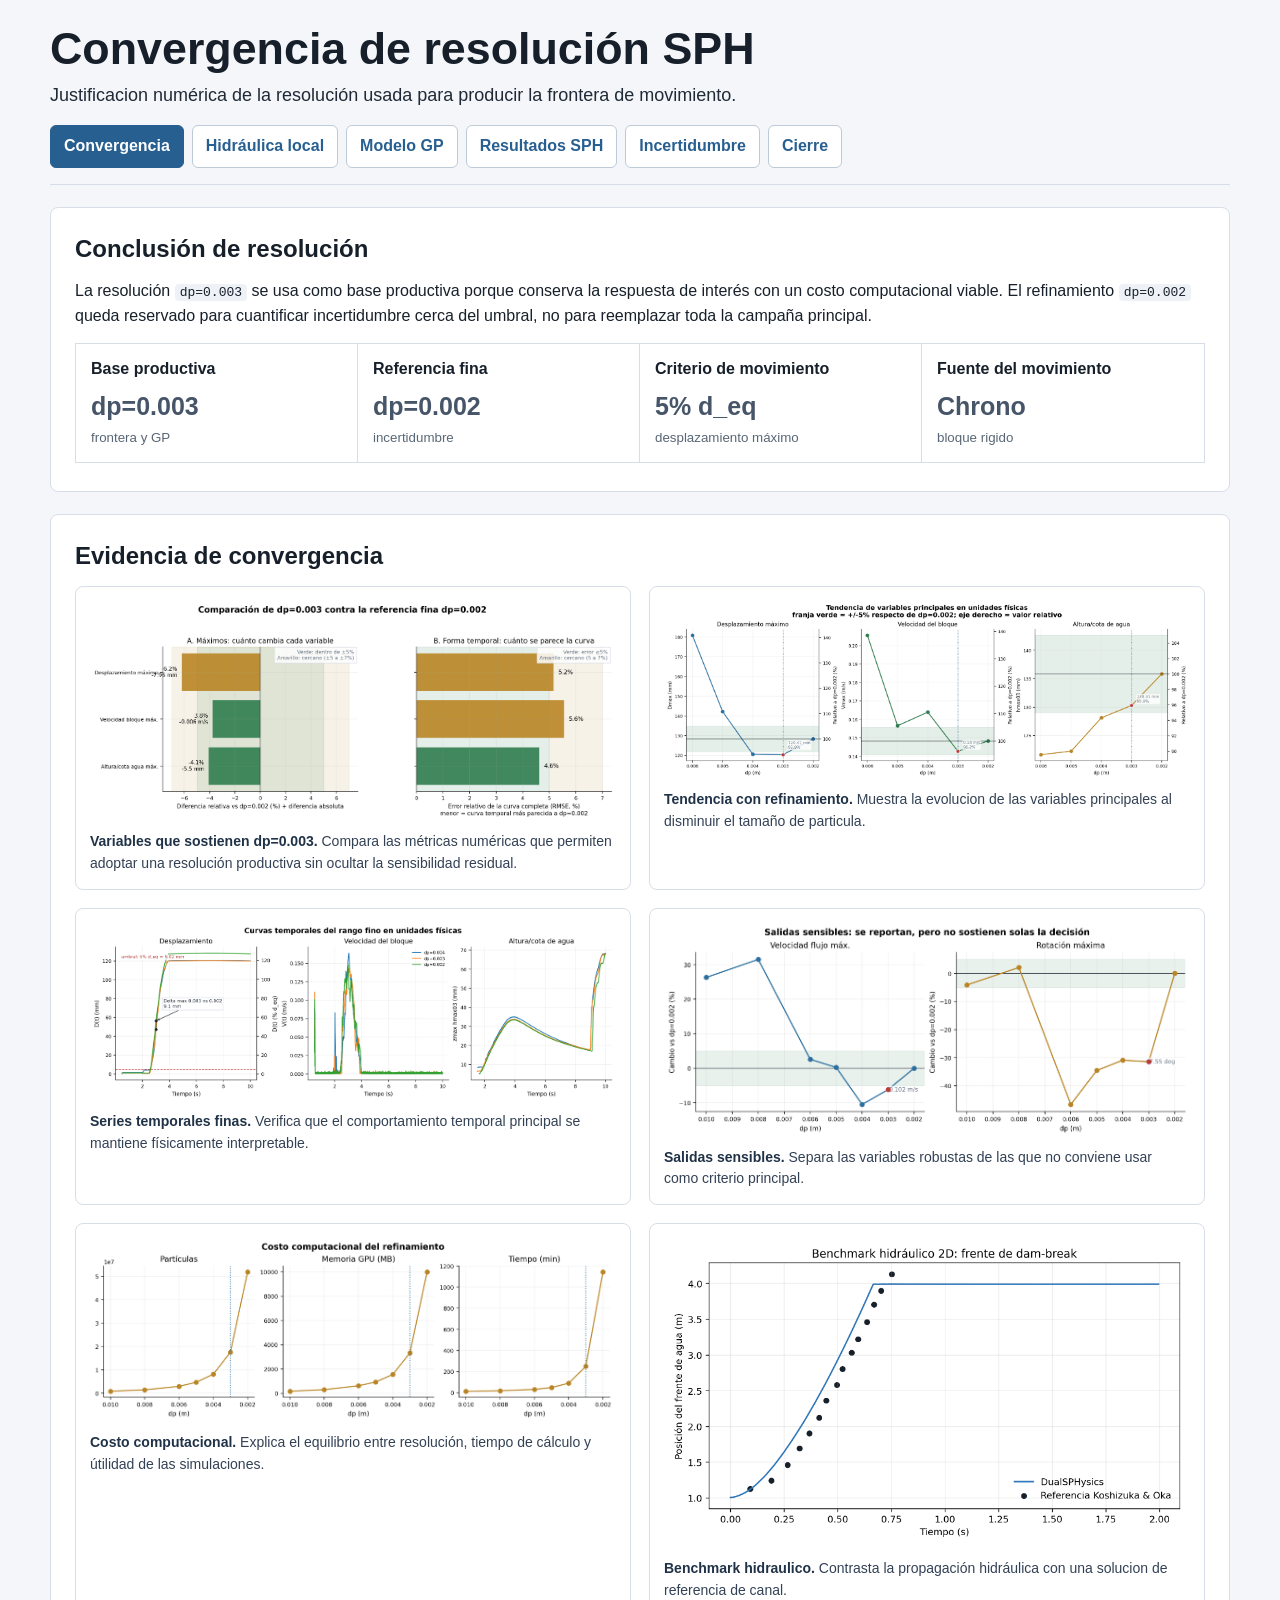
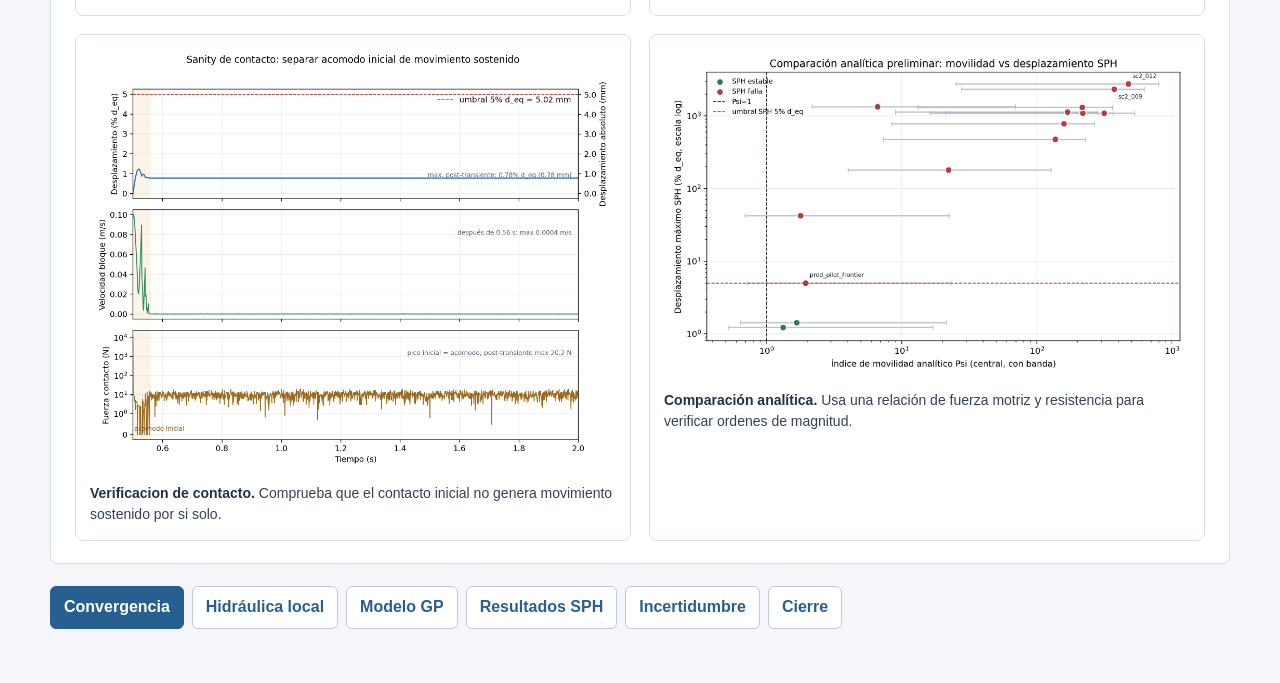
==== commit c2758c81: "Publish pre Monte Carlo GP readiness" ====
--- a/index.html
+++ b/index.html
@@ -206,7 +206,7 @@
   <a href="figures/05_costo_vs_dp.png" target="_blank" aria-label="Abrir figura: Costo computacional">
     <img src="figures/05_costo_vs_dp.png" alt="Costo computacional">
   </a>
-  <figcaption><strong>Costo computacional.</strong> Explica el equilibrio entre resolución, tiempo de cálculo y útilidad de las simulaciónes.</figcaption>
+  <figcaption><strong>Costo computacional.</strong> Explica el equilibrio entre resolución, tiempo de cálculo y útilidad de las simulaciones.</figcaption>
 </figure>
 <figure class="">
   <a href="figures/09_benchmark_hidraulico.png" target="_blank" aria-label="Abrir figura: Benchmark hidraulico">
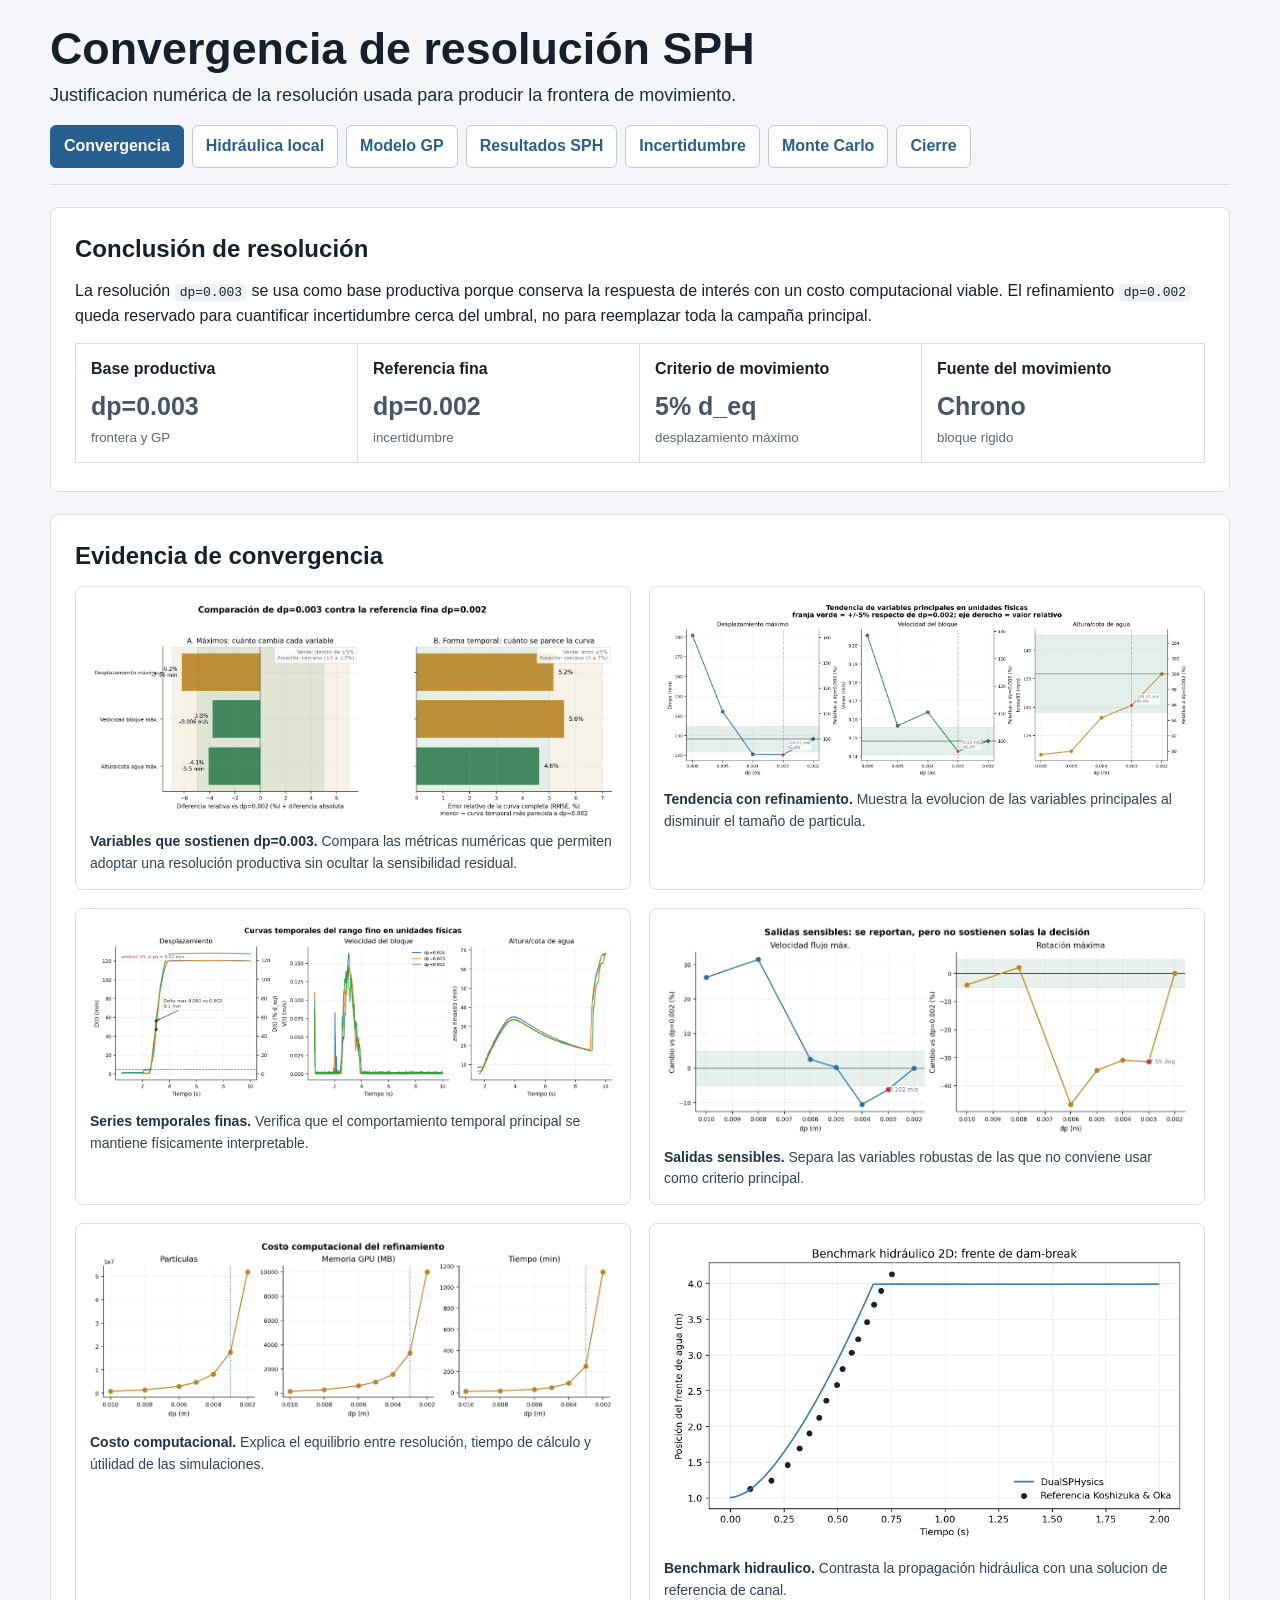
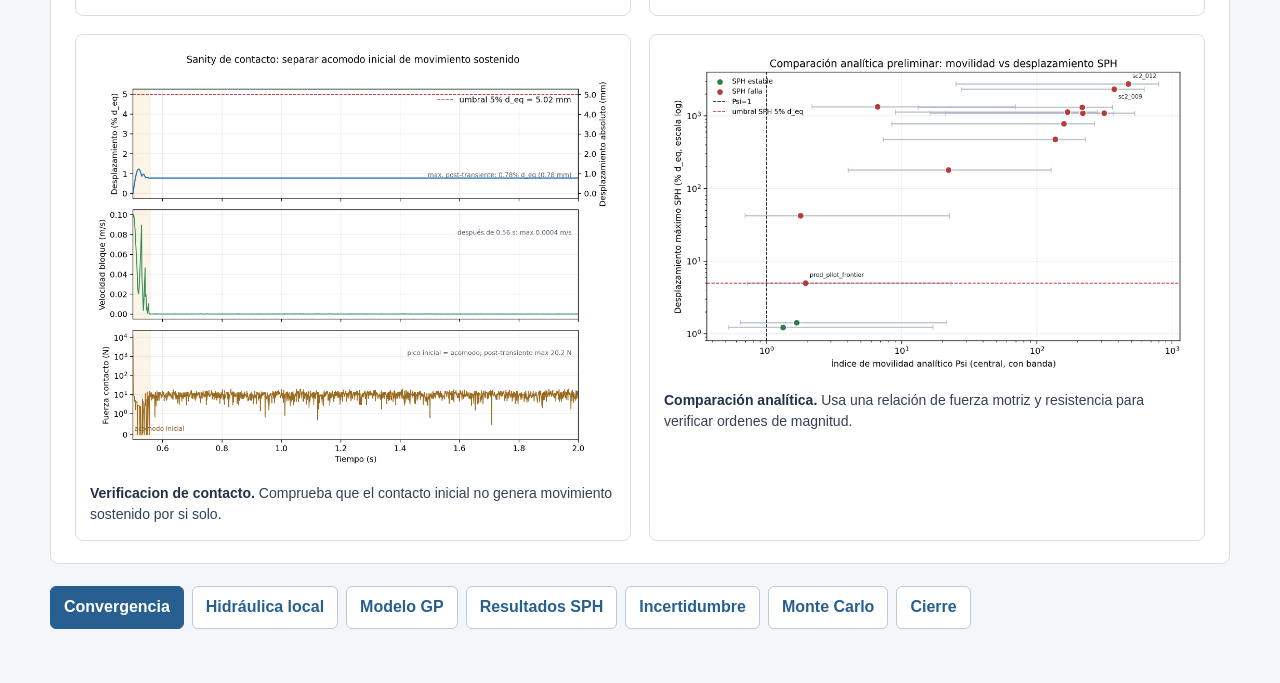
==== commit 3dc89358: "Publish Monte Carlo GP local page" ====
--- a/index.html
+++ b/index.html
@@ -137,6 +137,53 @@
   height: auto;
   border-radius: 4px;
 }
+.zoom-link {
+  display: block;
+  cursor: zoom-in;
+}
+.lightbox {
+  position: fixed;
+  inset: 0;
+  z-index: 50;
+  display: flex;
+  align-items: center;
+  justify-content: center;
+  padding: 28px;
+  background: rgba(15, 23, 42, 0.86);
+  opacity: 0;
+  pointer-events: none;
+  transition: opacity 0.16s ease;
+}
+.lightbox:target,
+.lightbox.is-open {
+  opacity: 1;
+  pointer-events: auto;
+}
+.lightbox img {
+  width: auto;
+  max-width: 96vw;
+  max-height: 88vh;
+  object-fit: contain;
+  background: #fff;
+  border-radius: 6px;
+  box-shadow: 0 16px 48px rgba(0,0,0,0.35);
+}
+.lightbox-close {
+  position: absolute;
+  top: 16px;
+  right: 20px;
+  border: 0;
+  min-width: 38px;
+  min-height: 38px;
+  display: inline-flex;
+  align-items: center;
+  justify-content: center;
+  border-radius: 999px;
+  background: #fff;
+  color: var(--ink);
+  font-weight: 800;
+  cursor: pointer;
+}
 figcaption {
   margin-top: 10px;
   color: #334155;
@@ -174,61 +221,130 @@
   <header class="top">
     <h1>Convergencia de resolución SPH</h1>
     <p class="lead">Justificacion numérica de la resolución usada para producir la frontera de movimiento.</p>
-    <nav class="site-nav" aria-label="Navegación principal"><a href="./" aria-current="page">Convergencia</a><a href="hidraulica-preliminar/">Hidráulica local</a><a href="modelo-gp/">Modelo GP</a><a href="post-convergencia/">Resultados SPH</a><a href="incertidumbre-resolucion/">Incertidumbre</a><a href="lo-que-viene/">Cierre</a></nav>
+    <nav class="site-nav" aria-label="Navegación principal"><a href="./" aria-current="page">Convergencia</a><a href="hidraulica-preliminar/">Hidráulica local</a><a href="modelo-gp/">Modelo GP</a><a href="post-convergencia/">Resultados SPH</a><a href="incertidumbre-resolucion/">Incertidumbre</a><a href="monte-carlo/">Monte Carlo</a><a href="lo-que-viene/">Cierre</a></nav>
   </header>
   <section><h2>Conclusión de resolución</h2>
 <p>La resolución <code>dp=0.003</code> se usa como base productiva porque conserva la respuesta de interés con un costo computacional viable. El refinamiento <code>dp=0.002</code> queda reservado para cuantificar incertidumbre cerca del umbral, no para reemplazar toda la campaña principal.</p>
 <dl class="metric-grid"><div><dt>Base productiva</dt><dd>dp=0.003</dd><small>frontera y GP</small></div><div><dt>Referencia fina</dt><dd>dp=0.002</dd><small>incertidumbre</small></div><div><dt>Criterio de movimiento</dt><dd>5% d_eq</dd><small>desplazamiento máximo</small></div><div><dt>Fuente del movimiento</dt><dd>Chrono</dd><small>bloque rigido</small></div></dl></section><section><h2>Evidencia de convergencia</h2><div class="figure-grid"><figure class="">
-  <a href="figures/01_variables_defendibles_dp003.png" target="_blank" aria-label="Abrir figura: Variables que sostienen dp=0.003">
+  <a class="zoom-link" href="#zoom-figures-01-variables-defendibles-dp003-png" aria-label="Ampliar figura: Variables que sostienen dp=0.003">
     <img src="figures/01_variables_defendibles_dp003.png" alt="Variables que sostienen dp=0.003">
   </a>
   <figcaption><strong>Variables que sostienen dp=0.003.</strong> Compara las métricas numéricas que permiten adoptar una resolución productiva sin ocultar la sensibilidad residual.</figcaption>
-</figure>
-<figure class="">
-  <a href="figures/02_tendencia_variables_principales.png" target="_blank" aria-label="Abrir figura: Tendencia con refinamiento">
+  <div class="lightbox" id="zoom-figures-01-variables-defendibles-dp003-png" aria-label="Figura ampliada: Variables que sostienen dp=0.003">
+    <button class="lightbox-close" type="button" aria-label="Cerrar figura ampliada">×</button>
+    <img src="figures/01_variables_defendibles_dp003.png" alt="Variables que sostienen dp=0.003 ampliada">
+  </div>
+</figure>
+<figure class="">
+  <a class="zoom-link" href="#zoom-figures-02-tendencia-variables-principales-png" aria-label="Ampliar figura: Tendencia con refinamiento">
     <img src="figures/02_tendencia_variables_principales.png" alt="Tendencia con refinamiento">
   </a>
   <figcaption><strong>Tendencia con refinamiento.</strong> Muestra la evolucion de las variables principales al disminuir el tamaño de particula.</figcaption>
-</figure>
-<figure class="">
-  <a href="figures/03_curvas_temporales_finas.png" target="_blank" aria-label="Abrir figura: Series temporales finas">
+  <div class="lightbox" id="zoom-figures-02-tendencia-variables-principales-png" aria-label="Figura ampliada: Tendencia con refinamiento">
+    <button class="lightbox-close" type="button" aria-label="Cerrar figura ampliada">×</button>
+    <img src="figures/02_tendencia_variables_principales.png" alt="Tendencia con refinamiento ampliada">
+  </div>
+</figure>
+<figure class="">
+  <a class="zoom-link" href="#zoom-figures-03-curvas-temporales-finas-png" aria-label="Ampliar figura: Series temporales finas">
     <img src="figures/03_curvas_temporales_finas.png" alt="Series temporales finas">
   </a>
   <figcaption><strong>Series temporales finas.</strong> Verifica que el comportamiento temporal principal se mantiene físicamente interpretable.</figcaption>
-</figure>
-<figure class="">
-  <a href="figures/04_salidas_sensibles.png" target="_blank" aria-label="Abrir figura: Salidas sensibles">
+  <div class="lightbox" id="zoom-figures-03-curvas-temporales-finas-png" aria-label="Figura ampliada: Series temporales finas">
+    <button class="lightbox-close" type="button" aria-label="Cerrar figura ampliada">×</button>
+    <img src="figures/03_curvas_temporales_finas.png" alt="Series temporales finas ampliada">
+  </div>
+</figure>
+<figure class="">
+  <a class="zoom-link" href="#zoom-figures-04-salidas-sensibles-png" aria-label="Ampliar figura: Salidas sensibles">
     <img src="figures/04_salidas_sensibles.png" alt="Salidas sensibles">
   </a>
   <figcaption><strong>Salidas sensibles.</strong> Separa las variables robustas de las que no conviene usar como criterio principal.</figcaption>
-</figure>
-<figure class="">
-  <a href="figures/05_costo_vs_dp.png" target="_blank" aria-label="Abrir figura: Costo computacional">
+  <div class="lightbox" id="zoom-figures-04-salidas-sensibles-png" aria-label="Figura ampliada: Salidas sensibles">
+    <button class="lightbox-close" type="button" aria-label="Cerrar figura ampliada">×</button>
+    <img src="figures/04_salidas_sensibles.png" alt="Salidas sensibles ampliada">
+  </div>
+</figure>
+<figure class="">
+  <a class="zoom-link" href="#zoom-figures-05-costo-vs-dp-png" aria-label="Ampliar figura: Costo computacional">
     <img src="figures/05_costo_vs_dp.png" alt="Costo computacional">
   </a>
   <figcaption><strong>Costo computacional.</strong> Explica el equilibrio entre resolución, tiempo de cálculo y útilidad de las simulaciones.</figcaption>
-</figure>
-<figure class="">
-  <a href="figures/09_benchmark_hidraulico.png" target="_blank" aria-label="Abrir figura: Benchmark hidraulico">
+  <div class="lightbox" id="zoom-figures-05-costo-vs-dp-png" aria-label="Figura ampliada: Costo computacional">
+    <button class="lightbox-close" type="button" aria-label="Cerrar figura ampliada">×</button>
+    <img src="figures/05_costo_vs_dp.png" alt="Costo computacional ampliada">
+  </div>
+</figure>
+<figure class="">
+  <a class="zoom-link" href="#zoom-figures-09-benchmark-hidraulico-png" aria-label="Ampliar figura: Benchmark hidraulico">
     <img src="figures/09_benchmark_hidraulico.png" alt="Benchmark hidraulico">
   </a>
   <figcaption><strong>Benchmark hidraulico.</strong> Contrasta la propagación hidráulica con una solucion de referencia de canal.</figcaption>
-</figure>
-<figure class="">
-  <a href="figures/10_contact_sanity.png" target="_blank" aria-label="Abrir figura: Verificacion de contacto">
+  <div class="lightbox" id="zoom-figures-09-benchmark-hidraulico-png" aria-label="Figura ampliada: Benchmark hidraulico">
+    <button class="lightbox-close" type="button" aria-label="Cerrar figura ampliada">×</button>
+    <img src="figures/09_benchmark_hidraulico.png" alt="Benchmark hidraulico ampliada">
+  </div>
+</figure>
+<figure class="">
+  <a class="zoom-link" href="#zoom-figures-10-contact-sanity-png" aria-label="Ampliar figura: Verificacion de contacto">
     <img src="figures/10_contact_sanity.png" alt="Verificacion de contacto">
   </a>
   <figcaption><strong>Verificacion de contacto.</strong> Comprueba que el contacto inicial no genera movimiento sostenido por si solo.</figcaption>
-</figure>
-<figure class="">
-  <a href="figures/11_comparacion_analitica.png" target="_blank" aria-label="Abrir figura: Comparación analítica">
+  <div class="lightbox" id="zoom-figures-10-contact-sanity-png" aria-label="Figura ampliada: Verificacion de contacto">
+    <button class="lightbox-close" type="button" aria-label="Cerrar figura ampliada">×</button>
+    <img src="figures/10_contact_sanity.png" alt="Verificacion de contacto ampliada">
+  </div>
+</figure>
+<figure class="">
+  <a class="zoom-link" href="#zoom-figures-11-comparacion-analitica-png" aria-label="Ampliar figura: Comparación analítica">
     <img src="figures/11_comparacion_analitica.png" alt="Comparación analítica">
   </a>
   <figcaption><strong>Comparación analítica.</strong> Usa una relación de fuerza motriz y resistencia para verificar ordenes de magnitud.</figcaption>
+  <div class="lightbox" id="zoom-figures-11-comparacion-analitica-png" aria-label="Figura ampliada: Comparación analítica">
+    <button class="lightbox-close" type="button" aria-label="Cerrar figura ampliada">×</button>
+    <img src="figures/11_comparacion_analitica.png" alt="Comparación analítica ampliada">
+  </div>
 </figure></div></section>
   <footer class="footer-nav">
-    <nav class="site-nav" aria-label="Navegación principal"><a href="./" aria-current="page">Convergencia</a><a href="hidraulica-preliminar/">Hidráulica local</a><a href="modelo-gp/">Modelo GP</a><a href="post-convergencia/">Resultados SPH</a><a href="incertidumbre-resolucion/">Incertidumbre</a><a href="lo-que-viene/">Cierre</a></nav>
+    <nav class="site-nav" aria-label="Navegación principal"><a href="./" aria-current="page">Convergencia</a><a href="hidraulica-preliminar/">Hidráulica local</a><a href="modelo-gp/">Modelo GP</a><a href="post-convergencia/">Resultados SPH</a><a href="incertidumbre-resolucion/">Incertidumbre</a><a href="monte-carlo/">Monte Carlo</a><a href="lo-que-viene/">Cierre</a></nav>
   </footer>
 </main>
+<script>
+(function () {
+  var lastScrollY = 0;
+  function closeLightbox() {
+    var y = lastScrollY || window.scrollY || 0;
+    document.querySelectorAll(".lightbox.is-open").forEach(function (box) {
+      box.classList.remove("is-open");
+    });
+    if (window.location.hash && window.location.hash.indexOf("#zoom-") === 0) {
+      window.history.replaceState(null, document.title, window.location.pathname + window.location.search);
+    }
+    window.scrollTo(0, y);
+  }
+  document.addEventListener("click", function (event) {
+    var openLink = event.target.closest && event.target.closest("a.zoom-link");
+    if (openLink) {
+      event.preventDefault();
+      lastScrollY = window.scrollY || document.documentElement.scrollTop || 0;
+      var box = document.querySelector(openLink.getAttribute("href"));
+      if (box) {
+        box.classList.add("is-open");
+      }
+      return;
+    }
+    var closeButton = event.target.closest && event.target.closest(".lightbox-close");
+    if (closeButton || (event.target.classList && event.target.classList.contains("lightbox"))) {
+      event.preventDefault();
+      closeLightbox();
+    }
+  });
+  document.addEventListener("keydown", function (event) {
+    if (event.key === "Escape") {
+      closeLightbox();
+    }
+  });
+}());
+</script>
 </body>
 </html>
